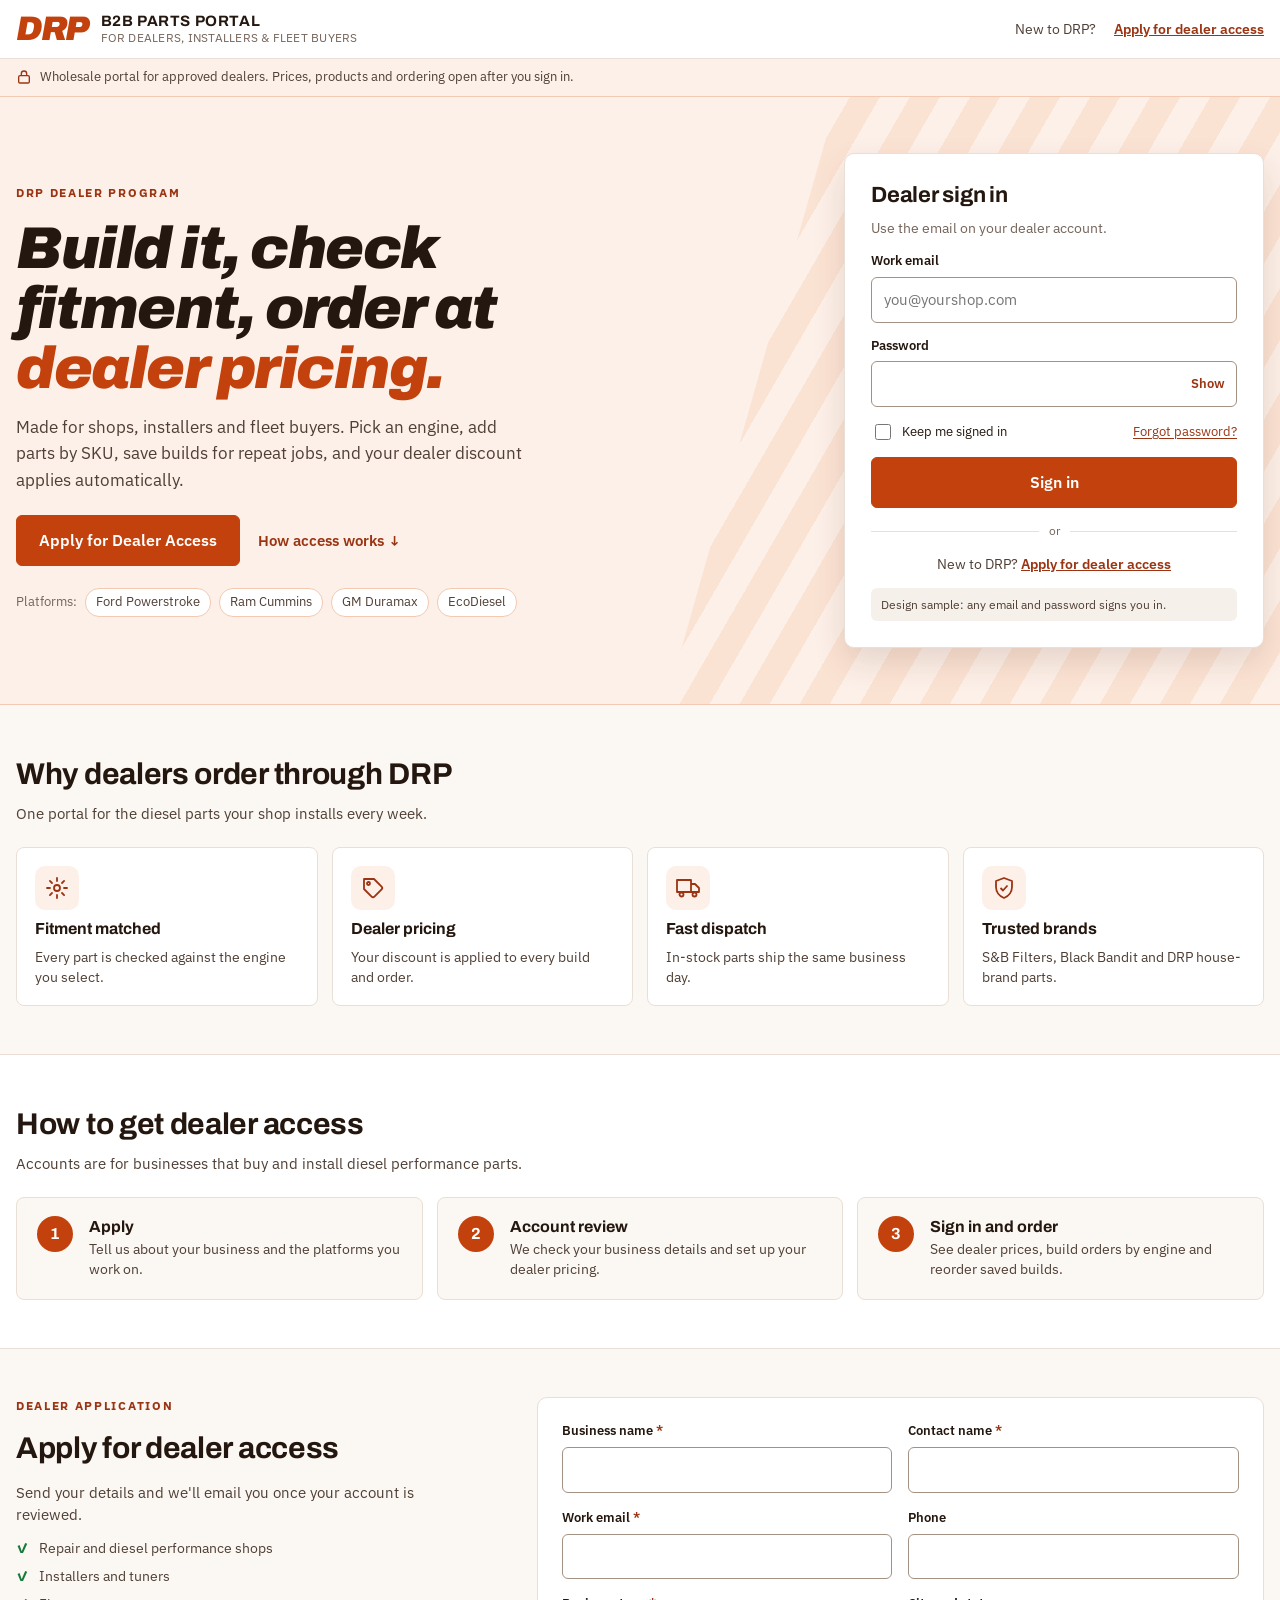
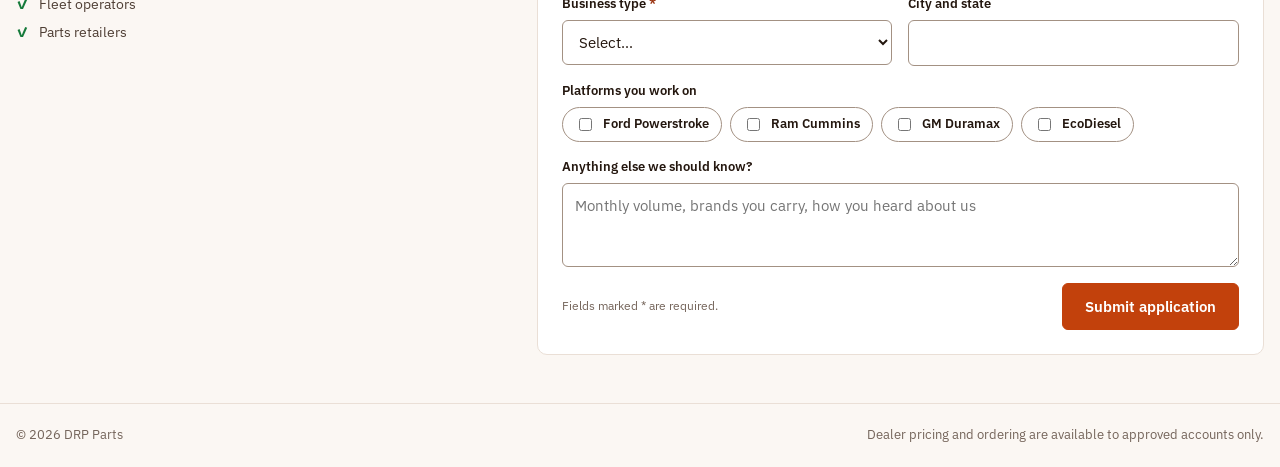
==== index.html @ f84c58f1 "Remove Tuner Depot name from all pages - Relabel Tuner Depot brand products as DRP - Update the trus" ====
<!doctype html>
<html lang="en" data-page="portal">
<head>
<meta charset="utf-8">
<meta name="viewport" content="width=device-width,initial-scale=1">
<title>DRP B2B Parts Portal</title>
<script src="drp.js"></script>
<link rel="preconnect" href="https://fonts.googleapis.com"><link rel="preconnect" href="https://fonts.gstatic.com" crossorigin>
<link rel="stylesheet" href="https://fonts.googleapis.com/css2?family=Archivo:ital,wght@0,600;0,700;0,800;1,800;1,900&family=IBM+Plex+Mono:wght@500&family=IBM+Plex+Sans:wght@400;500;600;700&display=swap">
<link rel="stylesheet" href="drp.css">
<style>
/* Layout: 4-column B2B build workspace — engine | product type | results | build. Stacks on narrow screens.
   Colours come from the tokens in drp.css. */
.ws{display:grid;grid-template-columns:240px 240px minmax(0,1fr) 340px;gap:14px;padding-block:16px}
.panel{background:var(--card);border:1px solid var(--line);border-radius:8px;padding:14px;align-self:start}
.step{display:flex;gap:10px;align-items:flex-start;margin-bottom:12px}
.step em{font-style:normal;background:var(--brand-tint);color:var(--brand-dk);border:1px solid var(--brand-line);border-radius:50%;width:26px;height:26px;flex:none;display:grid;place-items:center;font-weight:700;font-size:13px}
.step h2{margin:0;font-size:16px}
.step p{margin:2px 0 0;color:var(--muted);font-size:12px}
.make{border-top:1px solid var(--line)}
.make>button{width:100%;display:flex;justify-content:space-between;align-items:center;background:none;border:0;padding:12px 4px;font-weight:700;font-size:15px;text-align:left}
.make.open>button{color:var(--brand-dk)}
.make ul{list-style:none;margin:0 0 8px;padding:0}
.make li button{width:100%;text-align:left;background:none;border:0;padding:7px 10px;border-radius:4px;color:var(--ink-2)}
.make li button:hover{background:var(--sunk)}
.make li button[aria-pressed=true]{background:var(--brand-tint);color:var(--brand-dk);font-weight:600;box-shadow:inset 3px 0 0 var(--brand)}
.make li small{color:var(--muted);float:right}
.chev{transition:transform .15s}
.make.open .chev{transform:rotate(90deg)}

.types label{display:flex;align-items:center;gap:10px;padding:7px 6px;border-radius:4px;cursor:pointer}
.types label:hover{background:var(--sunk)}
.types label span{flex:1}
.types label small{color:var(--muted);font-variant-numeric:tabular-nums}
.types input{width:16px;height:16px;accent-color:var(--brand)}
.tsearch{width:100%;margin-bottom:8px}

.reshead{display:flex;flex-wrap:wrap;gap:8px;align-items:center;margin-bottom:10px}
.reshead .crumb{flex-basis:100%;color:var(--muted);font-size:12px;margin-top:-6px;padding-left:36px}
.reshead .grow{flex:1}
.count{color:var(--ink-2);font-variant-numeric:tabular-nums}
.chips{display:flex;gap:6px;flex-wrap:wrap;margin:-4px 0 10px 36px}
.chip{background:var(--brand-tint);color:var(--brand-dk);border:1px solid var(--brand-line);border-radius:12px;padding:3px 10px;font-size:12px}
.chip:hover{background:var(--brand-tint-2)}

.prod{display:grid;grid-template-columns:150px minmax(0,1fr) 170px;gap:14px;border:1px solid var(--line);border-radius:8px;padding:12px;margin-bottom:10px;background:var(--card);position:relative}
.prod:hover{border-color:var(--brand-line)}
.prod.hl{border-color:var(--brand-line);background:linear-gradient(90deg,var(--brand-tint),var(--card) 40%)}
.prod .badge{position:absolute;top:10px;left:10px;z-index:1}
.thumb{width:150px;height:150px;background:var(--sunk);border-radius:6px;display:grid;place-items:center;overflow:hidden}
.thumb img{width:100%;height:100%;object-fit:contain}
.prod h3{margin:0 0 4px;font-size:15px;line-height:1.3}
.prod h3 a{color:inherit;text-decoration:none}
.prod h3 a:hover{color:var(--brand-dk);text-decoration:underline}
.meta{color:var(--muted);font-size:12px;margin-bottom:6px}
.meta b{color:var(--ink-2);font-weight:600}
.stock{font-size:12px;font-weight:600;color:var(--ok)}
.stock.out{color:var(--warn)}
.feat{list-style:none;padding:0;margin:4px 0 0;font-size:12px;color:var(--ink-2)}
.feat li{padding-left:18px;position:relative;margin:2px 0}
.feat li::before{content:"✓";position:absolute;left:0;color:var(--ok);font-weight:700}
.fit{font-size:12px;margin-top:4px;color:var(--ok)} .fit.no{color:var(--muted)}
.buy{display:flex;flex-direction:column;align-items:flex-end;gap:8px;text-align:right}
.price{font-size:20px;font-weight:700;font-variant-numeric:tabular-nums;font-family:var(--f-display)}
.price small{display:block;font:400 11px var(--f);color:var(--muted)}
.price s{font:400 12px var(--f);color:var(--muted)}
.buy .acts{display:flex;gap:6px;flex-wrap:wrap;justify-content:flex-end;margin-top:auto}
.empty{padding:40px 10px;text-align:center;color:var(--muted)}

/* Build */
.build{position:sticky;top:10px}
.build header{display:flex;justify-content:space-between;align-items:center;margin-bottom:8px}
.build header h2{margin:0;font-size:17px}
.qadd{padding:10px 12px 6px;margin-bottom:4px;background:var(--brand-tint);border:1px solid var(--brand-line);border-radius:6px}
.qadd h3{margin:0 0 6px;font-size:13px}
.qadd .msg{margin-top:2px}
.bi{display:grid;grid-template-columns:64px minmax(0,1fr) auto;gap:10px;padding:10px 0;border-bottom:1px solid var(--line)}
.bi img{width:64px;height:64px;object-fit:contain;background:var(--sunk);border-radius:4px}
.bi h4{margin:0;font:600 13px/1.25 var(--f)}
.bi .sku{font-size:11px;color:var(--muted);margin:2px 0 6px}
.bi .r{display:flex;flex-direction:column;align-items:flex-end;justify-content:space-between}
.bi .x{background:none;border:0;color:var(--muted);font-size:16px;line-height:1;padding:0}
.bi .x:hover{color:var(--brand-dk)}
.bi .lt{font-weight:700;font-variant-numeric:tabular-nums}
.bi .qty button{width:26px;height:26px}
.bi .qty input{width:34px}
.tot{margin-top:10px;font-variant-numeric:tabular-nums}
.tot div{display:flex;justify-content:space-between;padding:3px 0}
.tot .disc{color:var(--ok)}
.tot .grand{font:700 20px var(--f-display);border-top:1px solid var(--line);margin-top:6px;padding-top:8px}
.bigbtn{width:100%;margin-top:12px;padding:13px;font-size:15px;letter-spacing:.04em;text-transform:uppercase}
.saverow{display:flex;gap:6px;margin-top:8px}
.saverow input{flex:1}
.reorder{margin-top:12px;padding-top:12px;border-top:1px solid var(--line)}
.reorder label{display:block;margin-bottom:6px;font-size:13px;font-weight:600}
.bempty{color:var(--muted);padding:18px 0;text-align:center;font-size:13px}

.dacts{display:flex;flex-wrap:wrap;gap:8px;margin-top:12px}
.dlg{display:grid;grid-template-columns:280px minmax(0,1fr);gap:18px;padding:18px}
.dlg img{width:100%;aspect-ratio:1;object-fit:contain;background:var(--sunk);border-radius:6px}
.dlg h3{margin:0 0 6px;padding-right:24px}
.dlg table{border-collapse:collapse;font-size:13px;width:100%;margin-top:8px}
.dlg td{border-bottom:1px solid var(--line);padding:5px 4px;vertical-align:top}
.dlg td:first-child{color:var(--muted);width:110px}
.dlgx{position:absolute;right:10px;top:8px;background:none;border:0;font-size:22px;color:var(--ink-2)}

/* Responsive */
@media (max-width:1500px){.ws{grid-template-columns:220px minmax(0,1fr) 320px}.ws .ptype{grid-column:1;grid-row:2}.ws .results{grid-row:1/3;grid-column:2}.ws .build{grid-row:1/3;grid-column:3}}
@media (max-width:1000px){.ws{grid-template-columns:minmax(0,1fr)}.ws>*{grid-column:auto!important;grid-row:auto!important}.build{position:static}}
@media (max-width:640px){.prod{grid-template-columns:96px minmax(0,1fr)}.thumb{width:96px;height:96px}.buy{grid-column:1/-1;flex-direction:row;flex-wrap:wrap;justify-content:space-between;align-items:center;text-align:left}.buy .acts{margin-top:0}.dlg{grid-template-columns:1fr}}
</style>
</head>
<body>

<header class="top">
  <div class="wrap">
    <a class="logo" href="index.html"><b>DRP</b><span><strong>B2B PARTS PORTAL</strong>FOR DEALERS, INSTALLERS &amp; FLEET BUYERS</span></a>
    <form class="search" id="topSearch" role="search">
      <input id="q" type="search" placeholder="Search by SKU, part number or keyword…" aria-label="Search parts">
      <button aria-label="Search"><svg width="18" height="18" viewBox="0 0 24 24" fill="none" stroke="currentColor" stroke-width="2.5" aria-hidden="true"><circle cx="11" cy="11" r="7"/><path d="m20 20-4-4"/></svg></button>
    </form>
    <div class="acct">
      <div class="who"><span class="avatar" id="avatar" aria-hidden="true">DD</span><span class="lbl"><b id="dealerName">Dealer</b><button type="button" class="linkbtn" id="signOut">Sign out</button></span></div>
      <button type="button" class="cartbtn" id="cartBtn"><svg width="24" height="24" viewBox="0 0 24 24" fill="none" stroke="currentColor" stroke-width="1.8" aria-hidden="true"><path d="M3 4h2l2.4 11h11l2-8H6.2"/><circle cx="9" cy="20" r="1.5"/><circle cx="18" cy="20" r="1.5"/></svg><i id="cartCount">0</i><span class="lbl" style="text-align:left;line-height:1.2"><b>Your Cart</b><br><small id="cartItems">0 item(s)</small></span></button>
    </div>
  </div>
</header>

<nav class="main" id="mainNav" aria-label="Main">
  <div class="wrap bar">
    <button type="button" class="ni veh" data-menu="vehicle" aria-haspopup="true" aria-expanded="false"><svg width="26" height="20" viewBox="0 0 26 20" fill="none" stroke="currentColor" stroke-width="1.8" stroke-linejoin="round" aria-hidden="true"><path d="M1.5 3.5h13v10h-13zM14.5 7h5l4 4v2.5h-9"/><circle cx="6" cy="15.5" r="2.2"/><circle cx="19" cy="15.5" r="2.2"/></svg>Shop by Vehicle<svg class="cv" viewBox="0 0 12 12" aria-hidden="true"><path d="m2.5 4.5 3.5 3.5 3.5-3.5" fill="none" stroke="currentColor" stroke-width="1.8"/></svg></button>
    <button type="button" class="ni" data-menu="Tuners" aria-haspopup="true" aria-expanded="false">Tuners<svg class="cv" viewBox="0 0 12 12" aria-hidden="true"><path d="m2.5 4.5 3.5 3.5 3.5-3.5" fill="none" stroke="currentColor" stroke-width="1.8"/></svg></button>
    <button type="button" class="ni" data-menu="Exhaust" aria-haspopup="true" aria-expanded="false">Exhaust<svg class="cv" viewBox="0 0 12 12" aria-hidden="true"><path d="m2.5 4.5 3.5 3.5 3.5-3.5" fill="none" stroke="currentColor" stroke-width="1.8"/></svg></button>
    <button type="button" class="ni" data-menu="Delete Kits" aria-haspopup="true" aria-expanded="false">Delete Kits<svg class="cv" viewBox="0 0 12 12" aria-hidden="true"><path d="m2.5 4.5 3.5 3.5 3.5-3.5" fill="none" stroke="currentColor" stroke-width="1.8"/></svg></button>
    <button type="button" class="ni" data-menu="Tuning" aria-haspopup="true" aria-expanded="false">Tuning<svg class="cv" viewBox="0 0 12 12" aria-hidden="true"><path d="m2.5 4.5 3.5 3.5 3.5-3.5" fill="none" stroke="currentColor" stroke-width="1.8"/></svg></button>
    <button type="button" class="ni" data-go="quick">Quick Order</button>
    <button type="button" class="ni" data-go="reorder">Reorders</button>
    <button type="button" class="ni acctnav" id="acctNav"><svg width="16" height="18" viewBox="0 0 24 24" fill="none" stroke="currentColor" stroke-width="2" aria-hidden="true"><circle cx="12" cy="8" r="4"/><path d="M4 21c1-4 4-6 8-6s7 2 8 6"/></svg>My Account</button>
    <button type="button" class="ni" data-menu="support" aria-haspopup="true" aria-expanded="false">Support<svg class="cv" viewBox="0 0 12 12" aria-hidden="true"><path d="m2.5 4.5 3.5 3.5 3.5-3.5" fill="none" stroke="currentColor" stroke-width="1.8"/></svg></button>
  </div>
  <div class="navpanel" id="navPanel" hidden></div>
</nav>

<main class="wrap ws">
  <aside class="panel engine">
    <div class="step"><em>1</em><div><h2>Select Make &amp; Engine</h2><p>Choose platform and engine generation to see compatible parts.</p></div></div>
    <div id="makes"></div>
  </aside>

  <aside class="panel ptype">
    <div class="step"><em>2</em><div><h2>Select Product Type</h2><p>Narrow by category.</p></div></div>
    <input class="in tsearch" id="tq" placeholder="Filter product types…" aria-label="Filter product types">
    <div class="types" id="types"></div>
  </aside>

  <section class="panel results">
    <div class="reshead">
      <div class="step" style="margin:0"><em>3</em><div><h2>Compatible Products</h2></div></div>
      <span class="grow"></span>
      <span class="count" id="count"></span>
      <label><span class="lbl" style="color:var(--muted)">Sort</span>
        <select class="in" id="sort">
          <option value="feat">Essentials first</option>
          <option value="pa">Price: low to high</option>
          <option value="pd">Price: high to low</option>
          <option value="name">Name A–Z</option>
        </select></label>
      <label style="display:flex;gap:6px;align-items:center;font-size:13px"><input type="checkbox" id="instock" style="accent-color:var(--brand)"> In stock only</label>
      <div class="crumb" id="crumb"></div>
    </div>
    <div class="chips" id="chips"></div>
    <div id="list"></div>
  </section>

  <aside class="panel build" id="buildPanel">
    <header><h2 id="bTitle">Your Build (0 Items)</h2><button class="linkbtn" id="clearBtn">Clear All</button></header>
    <div class="qadd">
      <h3>Quick Add by SKU</h3>
      <form class="row" id="qaForm">
        <input class="in" id="qaSku" list="skuList" placeholder="Enter SKU" style="flex:1" aria-label="SKU">
        <input class="in" id="qaQty" type="number" min="1" value="1" style="width:56px" aria-label="Quantity">
        <button class="btn">Add</button>
      </form>
      <datalist id="skuList"></datalist>
      <div class="msg" id="qaMsg"></div>
    </div>
    <div id="bItems"></div>
    <div class="tot">
      <div><span id="subLbl">Subtotal (0 items)</span><span id="sub">$0.00</span></div>
      <div class="disc"><span>Dealer Discount (<span id="discPct">5</span>%)</span><span id="disc">-$0.00</span></div>
      <div class="grand"><span>Estimated Total</span><span id="total">$0.00</span></div>
    </div>
    <button class="btn bigbtn" id="toCart">Add Build to Cart</button>
    <div class="saverow"><input class="in" id="buildName" placeholder="Name this build (e.g. Smith F-350)"><button class="btn lite" id="saveBtn">Save</button></div>
    <div class="reorder">
      <label for="prevSel">Reorder a saved build</label>
      <div class="row"><select class="in" id="prevSel" style="flex:1"><option value="">Select a previous build…</option></select><button class="btn ghost" id="loadBtn">Load</button></div>
      <div class="msg" id="prevMsg"></div>
    </div>
  </aside>
</main>

<dialog id="dlg"></dialog>
<div class="toast" id="toast" role="status"></div>

<script>
/* ---------- Catalog (titles, prices & images: Oct 2026 catalog) ---------- */
const CDN="https://cdn.shopify.com/s/files/1/0712/1131/9389/files/";
const ENGINES={
  ford:{name:"Ford Powerstroke",list:[["ps67-20","6.7L Powerstroke (2020-2026)"],["ps67-11","6.7L Powerstroke (2011-2019)"],["ps30","3.0L Powerstroke (2018-2020)"],["ps64","6.4L Powerstroke (2008-2010)"],["ps60","6.0L Powerstroke (2003-2007)"],["ps73","7.3L Powerstroke (1999-2003)"]]},
  ram:{name:"Ram Cummins",list:[["c67-13","6.7L Ram Cummins (2013-2025)"],["c67-10","6.7L Ram Cummins (2010-2012)"],["c67-07","6.7L Ram Cummins (2007.5-2009)"],["c50","5.0L Nissan Cummins (2016-2019)"]]},
  gm:{name:"GM Duramax",list:[["l5p","6.6L Duramax L5P (2017-2026)"],["lml","6.6L Duramax LML (2011-2016)"],["lmm","6.6L Duramax LMM (2007.5-2010)"],["lb7","6.6L LB7/LLY/LBZ (2001-2007)"],["lm2","3.0L Duramax LM2/LZ0 (2020-2025)"]]},
  eco:{name:"EcoDiesel",list:[["eco-ram","3.0L EcoDiesel RAM (2014-2023)"],["eco-jgc","Jeep Grand Cherokee (2014-2020)"],["eco-jw","Jeep Wrangler / Gladiator (2020-2023)"]]}
};
const ENG_NAME={};for(const m in ENGINES)for(const[id,n]of ENGINES[m].list)ENG_NAME[id]=n;

const P=[
 {sku:"INT-SB-FOR-20",t:"Powerstroke S&B Cold Air Intake | FORD 1999-2026",b:"S&B Filters",p:399,ty:"Cold Air Intake",e:["ps73","ps60","ps64","ps67-11","ps67-20"],img:"S_B-cold-air-intake-Powerstroke.png?v=1790370753",f:["Fully enclosed airbox, clear sealed lid","Cotton cleanable or dry extendable filter","MAF calibrated – no check engine light","Million Mile limited warranty"],best:1,note:"Ships from manufacturer in 1–2 weeks"},
 {sku:"AC-INTERCOOLER-FOR-11",t:"Ford 6.7L Powerstroke Upgraded Intercooler 50% Larger Core | 2011–2026",b:"DRP",p:1199.99,ty:"Intercooler",e:["ps67-11","ps67-20"],img:"AC-INTERCOOLER-FOR-11.png?v=1790268217",f:["All-aluminum bar-and-plate core","Core ~50% larger than factory","Lower intake-air temps and EGTs","Generation-specific 2011–16 / 2017–26"]},
 {sku:"ICP-FOR-11-CS",t:"6.7L Powerstroke Intercooler Charge Pipe Kit | Cold Side Upgrade | FORD 2011–2016",b:"Black Bandit",p:165,was:396,ty:"Intercooler Pipe",e:["ps67-11"],img:"black-bandit-egr-ford-powerstroke-6-7l-cold-side-intercooler-charge-pipe-kit-2011-2016-44135034978555_cd28f7a5-e676-46e8-a184-ff8a8d01b0bd.webp?v=1775076734",f:["Mandrel-bent aluminum tubing","4-ply silicone couplers","Heavy-duty spring clamps","Replaces crack-prone OEM plastic pipe"],best:1},
 {sku:"ICP-FOR-17-CS",t:"6.7L Powerstroke Cold Side Intercooler Charge Pipe Kit (2017-2019)",b:"Black Bandit",p:275,was:330,ty:"Intercooler Pipe",e:["ps67-11"],img:"[base64].webp?v=1775076727",f:["Quick-disconnect flange","Retains factory IAT sensor","Spring-loaded clamps","Direct OEM replacement"]},
 {sku:"ICP-FOR-11-CSK",t:"6.7L Powerstroke Cold Side Intercooler Pipe Kit | FORD 2011-2015",b:"Black Bandit",p:247.5,was:330,ty:"Intercooler Pipe",e:["ps67-11"],img:"black-bandit-egr-ford-powerstroke-6-7l-cold-side-intercooler-pipe-kit-2011-2015-ford-powerstroke-6-7l-cold-side-intercooler-pipe-kit-44135037042939_7ecadf79-c09b-4ba1-82fb-29aaa1bafc2c.webp?v=1775076666",f:["Mandrel-bent aluminum","4-ply silicone couplers","All hardware included"]},
 {sku:"INT-FOR-11-B",t:"6.7L Powerstroke Cold Air Intake Kit | FORD 2011-2016",b:"Black Bandit",p:99.99,ty:"Cold Air Intake",e:["ps67-11"],img:"black-bandit-cold-air-intake-ford-powerstroke-6-7l-cold-air-intake-kit-2011-2016-ford-powerstroke-6-7l-cold-air-intake-kit-2011-2016-1174017547_d6a10171-7098-4e56-a335-2a2913903af0.png?v=1775076484",f:["4\" aluminum piping, gloss black","Washable micro cotton filter","Bolt-on, all hardware included"]},
 {sku:"INT-FOR-17-B",t:"6.7L Powerstroke Cold Air Intake Kit | FORD 2017-2019",b:"Black Bandit",p:179.99,ty:"Cold Air Intake",e:["ps67-11"],img:"tuner-depot-cold-air-intake-ford-powerstroke-6-7l-cold-air-intake-kit-2017-2019-ford-powerstroke-6-7l-cold-air-intake-kit-2017-2019-1173833110_e526402b-69e4-4d5c-b940-346ad980d504.png?v=1775076490",f:["Powder-coated aluminum pipe","Washable micro cotton filter","No cutting required"]},
 {sku:"INT-FOR-08",t:"6.4L Powerstroke Cold Air Intake | Ford 2008-2010",b:"Black Bandit",p:121,was:198,ty:"Cold Air Intake",e:["ps64"],img:"black-bandit-cold-air-intake-ford-powerstroke-6-4l-cold-air-intake-2008-2010-44135004373243_6b037e9b-66e1-4be1-9c0c-478db6c4d596.webp?v=1775076736",f:["Mandrel-bent aluminum tube","Oversized reusable cotton filter","Bolt-on install"]},
 {sku:"ICP-FOR-08-CS",t:"6.4L Powerstroke Intercooler Charge Pipe Kit | Cold Side Upgrade | Ford 2008–2010",b:"Black Bandit",p:165,was:220,ty:"Intercooler Pipe",e:["ps64"],img:"6.4L_Powerstroke_cold_side_intercooler.webp?v=1789666931",f:["Mandrel-bent aluminum","4-ply silicone couplers","No tuning required"]},
 {sku:"ICP-FOR-08-HS",t:"6.4L Powerstroke Intercooler Charge Pipe Kit | Hot Side Upgrade | Ford 2008–2010",b:"Black Bandit",p:165,was:220,ty:"Intercooler Pipe",e:["ps64"],img:"[base64].webp?v=1775076732",f:["Turbo outlet to intercooler inlet","Pairs with cold-side kit","No tuning required"]},
 {sku:"INT-FOR-03",t:"6.0L Powerstroke Cold Air Intake | FORD 2003-2007",b:"Black Bandit",p:144.99,was:275,ty:"Cold Air Intake",e:["ps60"],img:"black-bandit-cold-air-intake-ford-powerstroke-6-0l-cold-air-intake-2003-2007-cold-air-intake-for-ford-powerstroke-6-0l-2003-2007-43847648575739_266e23d3-b411-44ac-a459-6916588b2e80.webp?v=1775076738",f:["Mandrel-bent aluminum tube","Oversized cotton filter","30–60 min install"],out:1},
 {sku:"75-5132",t:"S&B Cold Air Intake for 6.7L Cummins Ram 2500 & 3500 | 2007-2024",b:"S&B Filters",p:399,ty:"Cold Air Intake",e:["c67-07","c67-10","c67-13"],img:"Cummins-6.7.-S_B-Cold-Air-Intake_1.png?v=1790368026",f:["Up to 54.6% more airflow than stock","Swing gate on 2013–2024","Enclosed airbox","Not for Cab & Chassis"],best:1,note:"Ships from manufacturer in 1–2 weeks"},
 {sku:"INT-RAM-13",t:"6.7L Cummins Cold Air Intake | 2013-2018 Ram 2500/3500",b:"Black Bandit",p:275,ty:"Cold Air Intake",e:["c67-13"],img:"RAM_6.7_Cummins_cold_air_intake_kit.webp?v=1789670545",f:["Mandrel-bent aluminum tubing","Oversized cotton filter","Faster turbo spool"]},
 {sku:"INT-RAM-07-B",t:"Ram Cummins 6.7L - Cold Air Intake (2007-2012)",b:"Black Bandit",p:119.99,ty:"Cold Air Intake",e:["c67-07","c67-10"],img:"tuner-depot-cold-air-intake-ram-cummins-6-7l-cold-air-intake-2007-2012-ram-cummins-6-7l-cold-air-intake-2007-2012-1173833113_0d7f887e-3106-4e61-bb1b-bced0012b43b.png?v=1775076492",f:["Black powder-coated aluminum","Micro cotton washable filter","Direct fit, hardware included"]},
 {sku:"INT-SB-GM-20",t:"S&B Cold Air Intake 6.6L Duramax L5P, LML, LMM | 2007.5-2026 GMC Chevrolet",b:"S&B Filters",p:383.9,ty:"Cold Air Intake",e:["lmm","lml","l5p"],img:"Duramax-6.6.-S_B-Cold-Air-Intake.png?v=1790368955",f:["Up to 53% more airflow than stock","Enclosed airbox with seal","MAF calibrated","Not for Cab & Chassis"],best:1,note:"Ships from manufacturer in 1–2 weeks"},
 {sku:"INT-CKP-L5P-17",t:"6.6L Duramax L5P Intercooler Pipe & Boot Kit 3 Inch Piping | 2017-2019",b:"DRP",p:250,ty:"Intercooler Pipe",e:["l5p"],img:"INT-CKP-L5P-17.jpg?v=1789067363",f:["3\" piping, up to 55% less restrictive","Resonator-free hot side","T-bolt clamps, sensor bungs","2017–2019 only"]},
 {sku:"IP-TIH-GM-L5P",t:"GM Duramax L5P 6.6L - Turbo Intake Horn (2017-2025)",b:"DRP",p:99.99,ty:"Turbo Components",e:["l5p"],img:"tuner-depot-intake-horn-gm-duramax-l5p-6-6l-turbo-intake-horn-2017-2025-gm-duramax-l5p-6-6l-turbo-intake-horn-2017-2025-1156352747_a16b48b7-c51f-4040-afad-b6c8b645df0e.png?v=1775076501",f:["Replaces fragile plastic OEM inlet","Black powder-coated steel","Stock or aftermarket turbos"]},
 {sku:"INT-GM-LML-2",t:"6.6L Duramax LML Cold Air Intake | 2013-2016 GMC/Chevrolet",b:"Black Bandit",p:139.99,ty:"Cold Air Intake",e:["lml"],img:"tuner-depot-cold-air-intake-gm-duramax-6-6l-lml-cold-air-intake-2013-2016-gm-duramax-6-6l-lml-cold-air-intake-2013-2016-1156375593_28a77f3c-c7c0-49fc-9f1b-fd69967536cf.png?v=1775076499",f:["4\" aluminum piping","Wrinkle black finish","Washable micro cotton filter"]},
 {sku:"ICP-GM-LML",t:"GM Duramax LML - Intercooler Pipe & Boot Kit (2011-2016)",b:"Black Bandit",p:299.99,ty:"Intercooler Pipe",e:["lml"],img:"tuner-depot-intercooler-pipe-gm-duramax-lml-intercooler-pipe-boot-kit-2011-2016-gm-duramax-lml-intercooler-pipe-boot-kit-2011-2016-1173891083_04e4d7f5-8cd7-4686-a4ad-0a08e62aa798.png?v=1775076483",f:["Polished 3\" aluminum","Oil-resistant silicone boots","Complete hardware kit"]},
 {sku:"ICP-GM-LB7",t:"GM Duramax LB7 - Intercooler Pipe & Boot Kit (2002-2004)",b:"Black Bandit",p:299.99,ty:"Intercooler Pipe",e:["lb7"],img:"tuner-depot-intercooler-pipe-gm-duramax-lb7-intercooler-pipe-boot-kit-2002-2004-gm-duramax-lb7-intercooler-pipe-boot-kit-2002-2004-1173976244_77af16fd-bd2b-45ae-972d-3da4b56b8540.png?v=1775076481",f:["Polished 3\" aluminum","Multi-layer silicone couplers","Lower EGTs"]},
 {sku:"ICP-GM-01-HS",t:"GM Duramax 6.6L Hot Side Intercooler Charge Pipe Kit (2001-2010)",b:"Black Bandit",p:220,was:297,ty:"Intercooler Pipe",e:["lb7","lmm"],img:"black-bandit-egr-gm-duramax-6-6l-hot-side-intercooler-charge-pipe-kit-2001-2010-44135064895739_d79821ea-1fa6-4d7a-9edc-211c2e5e3b30.webp?v=1775076724",f:["Up to 40% more flow than factory","4-ply silicone couplers","Heavy-duty spring clamps"]}
];
const TYPES=["Cold Air Intake","Intercooler Pipe","Intercooler","Turbo Components","Fuel System","Transmission","Supporting Mods","Accessories","Tuners","Exhaust","Delete Kits","Tuning"];
const BYSKU=Object.fromEntries(P.map(x=>[x.sku.toUpperCase(),x]));
const img=(x,w)=>CDN+x.img+(x.img.includes("?")?"&":"?")+"width="+w;
const $=s=>document.querySelector(s);
const money=n=>"$"+n.toLocaleString("en-US",{minimumFractionDigits:2,maximumFractionDigits:2});
const esc=s=>String(s).replace(/[&<>"]/g,c=>({"&":"&amp;","<":"&lt;",">":"&gt;",'"':"&quot;"}[c]));

/* ---------- Storage (safe) ---------- */
const store={get(k,d){try{const v=localStorage.getItem("drp_"+k);return v?JSON.parse(v):d}catch(e){return d}},set(k,v){try{localStorage.setItem("drp_"+k,JSON.stringify(v))}catch(e){}}};

/* ---------- State ---------- */
const S={make:"ford",engine:"ps67-11",types:new Set(),q:"",sort:"feat",instock:false,qty:{},
  build:store.get("build",[{sku:"INT-SB-FOR-20",q:1},{sku:"ICP-FOR-11-CS",q:2},{sku:"AC-INTERCOOLER-FOR-11",q:1}]),
  cart:store.get("cart",[]),saved:store.get("saved",null),disc:5};
if(!S.saved){S.saved=[{name:"Example – Fleet F-350 refresh",items:[{sku:"INT-FOR-17-B",q:4},{sku:"ICP-FOR-17-CS",q:4}]},{name:"Example – L5P shop stock",items:[{sku:"IP-TIH-GM-L5P",q:6},{sku:"INT-CKP-L5P-17",q:2},{sku:"INT-SB-GM-20",q:2}]}];}

/* ---------- Render: makes ---------- */
function renderMakes(){
  $("#makes").innerHTML=Object.entries(ENGINES).map(([k,m])=>{
    const open=S.make===k;
    return `<div class="make${open?" open":""}"><button data-m="${k}" aria-expanded="${open}">${m.name}<span class="chev">›</span></button>${open?`<ul>
      <li><button data-e="" aria-pressed="${S.engine===""}">Shop all ${m.name}<small>${P.filter(p=>p.e.some(e=>m.list.some(l=>l[0]===e))).length}</small></button></li>
      ${m.list.map(([id,n])=>`<li><button data-e="${id}" aria-pressed="${S.engine===id}">${n}<small>${P.filter(p=>p.e.includes(id)).length}</small></button></li>`).join("")}</ul>`:""}</div>`}).join("");
}
$("#makes").addEventListener("click",e=>{
  const m=e.target.closest("[data-m]"),en=e.target.closest("[data-e]");
  if(m){S.make=S.make===m.dataset.m?"":m.dataset.m;S.engine="";}
  else if(en){S.engine=en.dataset.e;}
  else return;
  renderAll();
});

/* ---------- Filtering ---------- */
function engineMatch(p){
  if(S.engine)return p.e.includes(S.engine);
  if(S.make)return p.e.some(e=>ENGINES[S.make].list.some(l=>l[0]===e));
  return true;
}
function results(ignoreType){
  const q=S.q.trim().toLowerCase();
  let r=P.filter(p=>engineMatch(p)&&(!S.instock||!p.out)&&(!q||(p.t+" "+p.sku+" "+p.b+" "+p.ty).toLowerCase().includes(q)));
  if(!ignoreType&&S.types.size)r=r.filter(p=>S.types.has(p.ty));
  const s=S.sort;
  if(s==="pa")r.sort((a,b)=>a.p-b.p);else if(s==="pd")r.sort((a,b)=>b.p-a.p);else if(s==="name")r.sort((a,b)=>a.t.localeCompare(b.t));else r.sort((a,b)=>(b.best||0)-(a.best||0));
  return r;
}

/* ---------- Render: types ---------- */
function renderTypes(){
  const base=results(true),tq=$("#tq").value.trim().toLowerCase();
  const rows=[["",`All Product Types`,base.length],...TYPES.map(t=>[t,t,base.filter(p=>p.ty===t).length])].filter(r=>!tq||r[1].toLowerCase().includes(tq));
  $("#types").innerHTML=rows.map(([v,l,c])=>`<label><input type="checkbox" value="${esc(v)}" ${v===""?(S.types.size?"":"checked"):(S.types.has(v)?"checked":"")}><span>${esc(l)}</span><small>${c}</small></label>`).join("");
}
$("#types").addEventListener("change",e=>{
  const v=e.target.value;
  if(v==="")S.types.clear();else e.target.checked?S.types.add(v):S.types.delete(v);
  renderAll();
});
$("#tq").addEventListener("input",renderTypes);

/* ---------- Render: list ---------- */
function renderList(){
  const r=results(false);
  $("#count").textContent=r.length+" Results";
  const eng=S.engine?ENG_NAME[S.engine]:S.make?"All "+ENGINES[S.make].name:"All platforms";
  $("#crumb").textContent="Showing parts for "+eng+(S.types.size?"  ›  "+[...S.types].join(", "):"");
  const chips=[];
  if(S.q)chips.push(`<button class="chip" data-c="q">Search: “${esc(S.q)}” ✕</button>`);
  S.types.forEach(t=>chips.push(`<button class="chip" data-c="t" data-v="${esc(t)}">${esc(t)} ✕</button>`));
  if(S.instock)chips.push(`<button class="chip" data-c="s">In stock ✕</button>`);
  $("#chips").innerHTML=chips.join("");
  if(!r.length){$("#list").innerHTML=`<div class="empty">No parts match these filters.<br><button class="btn lite" style="margin-top:10px" id="resetF">Reset filters</button></div>`;return;}
  $("#list").innerHTML=r.map(p=>{
    const q=S.qty[p.sku]||1,fit=S.engine?`<div class="fit">✓ Fitment matched for ${esc(ENG_NAME[S.engine])}</div>`:`<div class="fit no">Fits: ${p.e.map(e=>esc(ENG_NAME[e])).join(" · ")}</div>`;
    return `<article class="prod${p.best?" hl":""}">
      ${p.best?'<span class="badge" title="Core part we recommend for most builds on this platform">Essential</span>':""}
      <a class="thumb" href="product.html" tabindex="-1"><img loading="lazy" src="${img(p,320)}" alt="${esc(p.t)}"></a>
      <div style="min-width:0">
        <h3><a href="product.html">${esc(p.t)}</a></h3>
        <div class="meta"><b>${esc(p.b)}</b> · ${esc(p.ty)} · SKU: ${esc(p.sku)}</div>
        <div class="stock${p.out?" out":""}">${p.out?"● Backordered":"● In Stock"}${p.note?` <span style="color:var(--muted);font-weight:400">– ${esc(p.note)}</span>`:""}</div>
        <ul class="feat">${p.f.map(x=>`<li>${esc(x)}</li>`).join("")}</ul>${fit}
      </div>
      <div class="buy">
        <div class="price">${p.was?`<s>${money(p.was)}</s> `:""}${money(p.p)}<small>Dealer Price</small></div>
        <div class="qty"><button data-a="dec" data-s="${p.sku}" aria-label="Less">−</button><input id="q-${p.sku}" data-s="${p.sku}" value="${q}" inputmode="numeric" aria-label="Quantity"><button data-a="inc" data-s="${p.sku}" aria-label="More">+</button></div>
        <div class="acts"><button class="btn lite" data-a="view" data-s="${p.sku}">View Details</button><button class="btn" data-a="add" data-s="${p.sku}">Add to Build</button></div>
      </div></article>`}).join("");
}
$("#chips").addEventListener("click",e=>{const c=e.target.closest(".chip");if(!c)return;
  if(c.dataset.c==="q"){S.q="";$("#q").value="";}else if(c.dataset.c==="t")S.types.delete(c.dataset.v);else{S.instock=false;$("#instock").checked=false;}renderAll();});
$("#list").addEventListener("click",e=>{
  if(e.target.id==="resetF"){S.types.clear();S.q="";$("#q").value="";S.instock=false;$("#instock").checked=false;S.engine="";renderAll();return;}
  const b=e.target.closest("[data-a]");if(!b)return;const s=b.dataset.s,a=b.dataset.a;
  if(a==="inc"||a==="dec"){S.qty[s]=Math.max(1,(S.qty[s]||1)+(a==="inc"?1:-1));document.getElementById("q-"+s).value=S.qty[s];}
  else if(a==="add"){addToBuild(s,S.qty[s]||1);}
  else if(a==="view")openDetail(s);
});
$("#list").addEventListener("change",e=>{if(e.target.dataset.s){S.qty[e.target.dataset.s]=Math.max(1,parseInt(e.target.value)||1);e.target.value=S.qty[e.target.dataset.s];}});

/* ---------- Detail dialog ---------- */
function openDetail(s){
  const p=BYSKU[s.toUpperCase()],d=$("#dlg");
  d.innerHTML=`<div style="position:relative"><button class="dlgx" aria-label="Close">×</button><div class="dlg">
    <img src="${img(p,700)}" alt="${esc(p.t)}">
    <div><h3>${esc(p.t)}</h3><div class="price" style="margin:6px 0">${money(p.p)} <small style="display:inline">Dealer Price</small></div>
    <ul class="feat">${p.f.map(x=>`<li>${esc(x)}</li>`).join("")}</ul>
    <table><tr><td>SKU</td><td>${esc(p.sku)}</td></tr><tr><td>Brand</td><td>${esc(p.b)}</td></tr><tr><td>Category</td><td>${esc(p.ty)}</td></tr><tr><td>Fitment</td><td>${p.e.map(e=>esc(ENG_NAME[e])).join("<br>")}</td></tr><tr><td>Availability</td><td>${p.out?"Backordered":"In stock"}${p.note?"<br>"+esc(p.note):""}</td></tr></table>
    <div class="dacts"><button class="btn" data-add="${p.sku}">Add to Build</button><a class="btn ghost" href="product.html">View Product Page →</a></div></div></div></div>`;
  d.showModal();
}
$("#dlg").addEventListener("click",e=>{if(e.target.classList.contains("dlgx")||e.target===e.currentTarget)$("#dlg").close();if(e.target.dataset.add){addToBuild(e.target.dataset.add,1);$("#dlg").close();}});

/* ---------- Build ---------- */
function addToBuild(sku,q){
  const p=BYSKU[String(sku).trim().toUpperCase()];if(!p)return false;
  const it=S.build.find(x=>x.sku===p.sku);if(it)it.q+=q;else S.build.push({sku:p.sku,q});
  renderBuild();toast(`Added ${q} × ${p.sku} to build`);return true;
}
function totals(items){const sub=items.reduce((s,i)=>s+BYSKU[i.sku.toUpperCase()].p*i.q,0),d=Math.round(sub*S.disc)/100;return{sub,d,tot:sub-d,n:items.reduce((s,i)=>s+i.q,0)};}
function renderBuild(){
  store.set("build",S.build);
  const t=totals(S.build);
  $("#bTitle").textContent=`Your Build (${S.build.length} Item${S.build.length===1?"":"s"})`;
  $("#bItems").innerHTML=S.build.length?S.build.map(i=>{const p=BYSKU[i.sku.toUpperCase()],fits=!S.engine||p.e.includes(S.engine);
    return `<div class="bi"><img src="${img(p,140)}" alt=""><div style="min-width:0"><h4>${esc(p.t)}</h4><div class="sku">SKU: ${esc(p.sku)}</div>
      <div class="qty"><button data-b="dec" data-s="${p.sku}" aria-label="Less">−</button><input data-bs="${p.sku}" value="${i.q}" inputmode="numeric" aria-label="Quantity"><button data-b="inc" data-s="${p.sku}" aria-label="More">+</button></div>
      <div class="fit${fits?"":" no"}" style="${fits?"":"color:var(--warn)"}">${fits?"✓ Fitment matched":"⚠ Not listed for selected engine"}</div></div>
      <div class="r"><button class="x" data-b="rm" data-s="${p.sku}" aria-label="Remove">×</button><span class="lt">${money(p.p*i.q)}</span></div></div>`}).join(""):`<div class="bempty">No parts yet. Add parts from the list or enter a SKU above.</div>`;
  $("#subLbl").textContent=`Subtotal (${t.n} item${t.n===1?"":"s"})`;
  $("#sub").textContent=money(t.sub);$("#disc").textContent="-"+money(t.d);$("#total").textContent=money(t.tot);$("#discPct").textContent=S.disc;
}
$("#bItems").addEventListener("click",e=>{const b=e.target.closest("[data-b]");if(!b)return;const i=S.build.find(x=>x.sku===b.dataset.s);
  if(b.dataset.b==="rm")S.build=S.build.filter(x=>x!==i);else if(b.dataset.b==="inc")i.q++;else i.q=Math.max(1,i.q-1);renderBuild();});
$("#bItems").addEventListener("change",e=>{const i=S.build.find(x=>x.sku===e.target.dataset.bs);if(i){i.q=Math.max(1,parseInt(e.target.value)||1);renderBuild();}});
$("#clearBtn").onclick=()=>{S.build=[];renderBuild();};
$("#toCart").onclick=()=>{
  if(!S.build.length){toast("Your build is empty");return;}
  for(const i of S.build){const c=S.cart.find(x=>x.sku===i.sku);if(c)c.q+=i.q;else S.cart.push({...i});}
  store.set("cart",S.cart);renderCart();toast("Build added to cart");
};
function renderCart(){const n=S.cart.reduce((s,i)=>s+i.q,0);$("#cartCount").textContent=n;$("#cartItems").textContent=n+" item(s)";}
$("#cartBtn").onclick=()=>{const t=totals(S.cart),d=$("#dlg");
  d.innerHTML=`<div style="position:relative;padding:18px"><button class="dlgx" aria-label="Close">×</button><h3 style="margin:0 0 10px">Cart</h3>
  ${S.cart.length?S.cart.map(i=>{const p=BYSKU[i.sku.toUpperCase()];return `<div style="display:flex;justify-content:space-between;gap:10px;padding:6px 0;border-bottom:1px solid var(--line)"><span>${i.q} × ${esc(p.t)}<br><small style="color:var(--muted)">${esc(p.sku)}</small></span><b>${money(p.p*i.q)}</b></div>`}).join("")+
  `<div class="tot"><div><span>Subtotal</span><span>${money(t.sub)}</span></div><div class="disc"><span>Dealer Discount (${S.disc}%)</span><span>-${money(t.d)}</span></div><div class="grand"><span>Total</span><span>${money(t.tot)}</span></div></div>
  <div style="display:flex;gap:8px;margin-top:12px"><button class="btn lite" id="emptyCart">Empty cart</button><button class="btn" style="flex:1" id="checkout">Checkout (connect your backend)</button></div>`:"<p>Your cart is empty.</p>"}</div>`;
  d.showModal();
  const ec=$("#emptyCart");if(ec)ec.onclick=()=>{S.cart=[];store.set("cart",S.cart);renderCart();d.close();};
  const co=$("#checkout");if(co)co.onclick=()=>toast("Checkout is front-end only – wire this to your order API");
};

/* ---------- Quick add / reorder ---------- */
$("#skuList").innerHTML=P.map(p=>`<option value="${p.sku}">${esc(p.t)}</option>`).join("");
$("#qaForm").addEventListener("submit",e=>{e.preventDefault();const s=$("#qaSku").value,q=Math.max(1,parseInt($("#qaQty").value)||1),m=$("#qaMsg");
  if(addToBuild(s,q)){m.className="msg ok";m.textContent="Added.";$("#qaSku").value="";$("#qaQty").value=1;}else{m.className="msg err";m.textContent=`SKU “${s}” not found. Check the part number.`;}});
function renderSaved(){store.set("saved",S.saved);$("#prevSel").innerHTML='<option value="">Select a previous build…</option>'+S.saved.map((b,i)=>`<option value="${i}">${esc(b.name)} (${b.items.length} parts)</option>`).join("");}
$("#loadBtn").onclick=()=>{const v=$("#prevSel").value,m=$("#prevMsg");if(v===""){m.className="msg err";m.textContent="Choose a saved build first.";return;}
  S.build=S.saved[v].items.map(x=>({...x}));renderBuild();m.className="msg ok";m.textContent="Loaded “"+S.saved[v].name+"”.";};
$("#saveBtn").onclick=()=>{if(!S.build.length){toast("Add parts before saving");return;}const n=$("#buildName").value.trim()||"Build "+new Date().toLocaleDateString();
  S.saved.unshift({name:n,items:S.build.map(x=>({...x}))});renderSaved();$("#buildName").value="";toast("Saved “"+n+"”");};

/* ---------- Header / nav ---------- */
$("#topSearch").addEventListener("submit",e=>{e.preventDefault();S.q=$("#q").value;const p=BYSKU[S.q.trim().toUpperCase()];if(p){S.q="";$("#q").value="";openDetail(p.sku);}renderAll();});
$("#sort").onchange=e=>{S.sort=e.target.value;renderList();};
$("#instock").onchange=e=>{S.instock=e.target.checked;renderAll();};
/* ---------- Main nav: dropdown panel sits outside the scrolling bar so it never gets clipped ---------- */
const SUPPORT=[["Fitment help","Fitment help – connect to your support desk"],["Order status","Order status – connect to your order API"],["Returns & warranty","Returns & warranty – connect to your RMA form"],["Contact your rep","Contact your rep – connect to your sales team"]];
const nav=$("#mainNav"),panel=$("#navPanel");let openBtn=null;
const inMake=(p,k)=>p.e.some(e=>ENGINES[k].list.some(l=>l[0]===e));
const countFor=(k,ty)=>P.filter(p=>(!k||inMake(p,k))&&(!ty||p.ty===ty)).length;
function panelHTML(m){
  if(m==="vehicle")return `<div class="vgrid">${Object.entries(ENGINES).map(([k,mk])=>`<div><h4>${mk.name}</h4><ul>
    <li><button class="all" data-make="${k}" data-engine="">Shop all ${mk.name}<small>${countFor(k)}</small></button></li>
    ${mk.list.map(([id,n])=>`<li><button data-make="${k}" data-engine="${id}">${n}<small>${P.filter(p=>p.e.includes(id)).length}</small></button></li>`).join("")}</ul></div>`).join("")}</div>`;
  if(m==="support")return `<ul>${SUPPORT.map(([l],i)=>`<li><button data-support="${i}">${esc(l)}</button></li>`).join("")}</ul>`;
  return `<h4>${esc(m)} by platform</h4><ul><li><button class="all" data-type="${esc(m)}" data-make="">Shop all ${esc(m)}<small>${countFor("",m)}</small></button></li>
    ${Object.entries(ENGINES).map(([k,mk])=>`<li><button data-type="${esc(m)}" data-make="${k}">${mk.name}<small>${countFor(k,m)}</small></button></li>`).join("")}</ul>`;
}
function closeMenu(){if(!openBtn)return;openBtn.setAttribute("aria-expanded","false");openBtn=null;panel.hidden=true;}
function openMenu(b){
  closeMenu();openBtn=b;b.setAttribute("aria-expanded","true");
  panel.className="navpanel"+(b.dataset.menu==="vehicle"?" wide":"");panel.innerHTML=panelHTML(b.dataset.menu);panel.hidden=false;
  const nr=nav.getBoundingClientRect(),br=b.getBoundingClientRect();
  panel.style.left=Math.max(16,Math.min(br.left-nr.left,nr.width-panel.offsetWidth-16))+"px";
}
nav.addEventListener("click",e=>{
  const b=e.target.closest(".ni");
  if(b){
    if(b.dataset.menu){openBtn===b?closeMenu():openMenu(b);return;}
    closeMenu();
    if(b.dataset.go==="quick"){$("#buildPanel").scrollIntoView({behavior:"smooth",block:"start"});$("#qaSku").focus({preventScroll:true});}
    else if(b.dataset.go==="reorder"){$("#buildPanel").scrollIntoView({behavior:"smooth",block:"start"});$("#prevSel").focus({preventScroll:true});}
    else if(b.id==="acctNav")toast("My Account – connect to your account pages");
    return;
  }
  const t=e.target.closest(".navpanel button");if(!t)return;
  if(t.dataset.support!==undefined){toast(SUPPORT[+t.dataset.support][1]);closeMenu();return;}
  if(t.dataset.type){S.types=new Set([t.dataset.type]);S.make=t.dataset.make;S.engine="";}
  else{S.types.clear();S.make=t.dataset.make;S.engine=t.dataset.engine;}
  closeMenu();renderAll();$(".ws").scrollIntoView({behavior:"smooth"});
});
document.addEventListener("click",e=>{if(openBtn&&!nav.contains(e.target))closeMenu();});
document.addEventListener("keydown",e=>{if(e.key==="Escape"&&openBtn){const b=openBtn;closeMenu();b.focus();}});
$("#mainNav .bar").addEventListener("scroll",closeMenu);
addEventListener("resize",closeMenu);

let tt;function toast(m){const t=$("#toast");t.textContent=m;t.classList.add("on");clearTimeout(tt);tt=setTimeout(()=>t.classList.remove("on"),2200);}
function renderAll(){renderMakes();renderTypes();renderList();renderBuild();}
/* ---------- Deep links from other pages (product page menus, breadcrumbs) ---------- */
(()=>{const u=new URLSearchParams(location.search);if(![...u.keys()].length)return;
  const en=u.get("engine");if(en&&ENG_NAME[en]){S.engine=en;S.make=Object.keys(ENGINES).find(k=>ENGINES[k].list.some(l=>l[0]===en));}
  else if(u.has("make")){const m=u.get("make");S.make=ENGINES[m]?m:"";S.engine="";}
  if(u.get("type")&&TYPES.includes(u.get("type")))S.types=new Set([u.get("type")]);
  if(u.get("q")){S.q=u.get("q");$("#q").value=S.q;}
  addEventListener("load",()=>{const f=u.get("focus");
    if(f==="quick"||f==="reorder"){$("#buildPanel").scrollIntoView({block:"start"});$(f==="quick"?"#qaSku":"#prevSel").focus({preventScroll:true});}
    else if(u.get("cart"))$("#cartBtn").click();
    else document.querySelector(".ws").scrollIntoView({block:"start"});});
})();
renderAll();renderCart();renderSaved();
</script>
</body>
</html>
---- drp.css ----
/* DRP B2B Parts Portal — shared styles for login.html, index.html and product.html.
   Palette: warm pastel white surfaces with a deep, accessible orange. Every text pairing
   below meets WCAG AA (4.5:1); white on --brand is 5.2:1, --muted on --bg is 5.3:1. */
:root{
  /* Brand */
  --brand:#c2410c;        /* buttons, links, key accents */
  --brand-dk:#9a3412;     /* hover/pressed, orange text on tints */
  --brand-tint:#fdf0e8;   /* pastel orange surface: nav bar, selected rows */
  --brand-tint-2:#fbe3d4; /* hover on pastel surfaces */
  --brand-line:#f3c9b1;   /* borders on pastel surfaces */
  /* Neutrals (warm, biased toward the brand hue) */
  --ink:#24170f; --ink-2:#4f3f35; --muted:#74645a;
  --bg:#fbf7f3;           /* pastel white page */
  --card:#ffffff;
  --sunk:#f6f0eb;         /* image wells, quiet buttons */
  --sunk-2:#eee5de;       /* hover on quiet surfaces */
  --line:#eadfd6;         /* dividers and card edges */
  --field:#a39183;        /* form field borders (3:1 on white) */
  /* Status */
  --ok:#157a3a; --ok-tint:#e7f4eb; --warn:#9a5b00; --warn-tint:#fdf3e1;
  --shadow:0 14px 32px rgba(84,46,22,.14);
  /* Type */
  --f:"IBM Plex Sans",system-ui,-apple-system,"Segoe UI",Roboto,Helvetica,Arial,sans-serif;
  --f-display:"Archivo",var(--f);
  --f-mono:"IBM Plex Mono",ui-monospace,Menlo,Consolas,monospace;
  color-scheme:light;
}
*{box-sizing:border-box}
html,body{margin:0}
body{font:14px/1.45 var(--f);color:var(--ink);background:var(--bg)}
button,input,select,textarea{font:inherit;color:inherit}
button{cursor:pointer}
:focus-visible{outline:2px solid var(--brand);outline-offset:2px}
.wrap{max-width:1600px;margin:0 auto;padding-inline:16px}
h1,h2,h3,h4{font-family:var(--f-display);letter-spacing:-.01em}
img.noimg{visibility:hidden}

/* Header */
.top{background:var(--card);border-bottom:1px solid var(--line)}
.top .wrap{display:flex;align-items:center;gap:20px;padding-block:12px;flex-wrap:wrap}
.logo{display:flex;align-items:center;gap:12px;text-decoration:none;color:var(--ink)}
.logo b{font:italic 900 34px/1 var(--f-display);color:var(--brand);letter-spacing:-1.5px}
.logo span{font-size:12px;line-height:1.3;color:var(--muted);letter-spacing:.02em}
.logo span strong{display:block;font:700 15px/1.2 var(--f-display);color:var(--ink);letter-spacing:.04em}
.search{flex:1;display:flex;min-width:240px;max-width:640px}
.search input{flex:1;min-width:0;border:1px solid var(--field);border-right:0;border-radius:6px 0 0 6px;padding:10px 12px;background:var(--card)}
.search button{border:0;background:var(--brand);color:#fff;border-radius:0 6px 6px 0;padding:0 18px}
.search button:hover{background:var(--brand-dk)}
.acct{display:flex;gap:18px;align-items:center;margin-left:auto}
.acct>button{background:none;border:0;display:flex;gap:6px;align-items:center}
.who{display:flex;gap:10px;align-items:center}
.avatar{display:grid;place-items:center;width:34px;height:34px;border-radius:50%;background:var(--brand-tint);color:var(--brand-dk);font-weight:700;font-size:13px;border:1px solid var(--brand-line)}
.who .lbl{display:flex;flex-direction:column;line-height:1.2}
.who small{color:var(--muted);font-size:12px}
.who .linkbtn{font-size:12px;text-align:left}
.cartbtn{position:relative}
.cartbtn i{position:absolute;top:-6px;left:12px;background:var(--brand);color:#fff;font-style:normal;font-size:11px;border-radius:9px;min-width:18px;height:18px;display:grid;place-items:center;padding:0 4px}

/* Main nav: pastel orange bar; dropdown panel sits outside the scrolling bar so it never gets clipped */
nav.main{position:relative;z-index:20;background:var(--brand-tint);color:var(--ink);border-bottom:1px solid var(--brand-line)}
nav.main .bar{display:flex;gap:2px;align-items:center;min-height:58px;overflow-x:auto;scrollbar-width:none}
nav.main .bar::-webkit-scrollbar{display:none}
.ni{display:inline-flex;flex:none;align-items:center;gap:8px;height:42px;padding:0 14px;background:none;border:1.5px solid transparent;border-radius:6px;color:inherit;font-size:15px;font-weight:500;white-space:nowrap}
.ni:hover,.ni[aria-expanded=true]{background:var(--brand-tint-2);color:var(--brand-dk)}
.ni .cv{width:12px;height:12px;opacity:.7;transition:transform .15s}
.ni[aria-expanded=true] .cv{transform:rotate(180deg)}
.ni.veh{height:46px;padding:0 18px;margin-right:12px;background:var(--brand);color:#fff;font-weight:600}
.ni.veh:hover,.ni.veh[aria-expanded=true]{background:var(--brand-dk);color:#fff}
.ni.acctnav{margin-left:auto;border-color:var(--brand);color:var(--brand-dk);font-weight:600;background:var(--card)}
.ni.acctnav:hover{background:var(--brand-tint-2)}
.navpanel{position:absolute;top:100%;min-width:250px;max-width:calc(100vw - 32px);padding:14px;background:var(--card);color:var(--ink);border:1px solid var(--line);border-top:3px solid var(--brand);border-radius:0 0 8px 8px;box-shadow:var(--shadow)}
.navpanel.wide{width:min(1200px,calc(100vw - 32px))}
.navpanel h4{margin:0 0 6px;padding:0 8px;font:600 11px/1.4 var(--f);letter-spacing:.08em;text-transform:uppercase;color:var(--muted)}
.navpanel ul{list-style:none;margin:0;padding:0}
.navpanel li button{display:flex;justify-content:space-between;gap:16px;width:100%;padding:7px 8px;background:none;border:0;border-radius:4px;text-align:left;color:var(--ink-2)}
.navpanel li button:hover{background:var(--brand-tint);color:var(--brand-dk)}
.navpanel li small{color:var(--muted);font-variant-numeric:tabular-nums}
.navpanel .all{font-weight:600;color:var(--ink)}
.vgrid{display:grid;grid-template-columns:repeat(auto-fit,minmax(240px,1fr));gap:10px 24px}

/* Controls */
.row{display:flex;gap:8px;align-items:stretch}
.in{border:1px solid var(--field);border-radius:6px;padding:8px 10px;background:var(--card);min-width:0}
.btn{display:inline-flex;align-items:center;justify-content:center;gap:6px;background:var(--brand);color:#fff;border:1.5px solid var(--brand);border-radius:6px;padding:8px 14px;font-weight:600;white-space:nowrap;text-decoration:none}
.btn:hover{background:var(--brand-dk);border-color:var(--brand-dk)}
.btn.ghost{background:var(--card);color:var(--brand-dk);border-color:var(--brand)}
.btn.ghost:hover{background:var(--brand-tint)}
.btn.lite{background:var(--sunk);color:var(--ink);border-color:var(--sunk);font-weight:500}
.btn.lite:hover{background:var(--sunk-2);border-color:var(--sunk-2)}
.btn:disabled{opacity:.5;cursor:not-allowed}
.linkbtn{background:none;border:0;color:var(--brand-dk);text-decoration:underline;text-underline-offset:2px;padding:0}
.linkbtn:hover{color:var(--brand)}
.msg{font-size:12px;min-height:16px;margin-top:4px}
.msg.ok{color:var(--ok)} .msg.err{color:var(--brand-dk)}
.qty{display:inline-flex;border:1px solid var(--field);border-radius:6px;overflow:hidden;background:var(--card)}
.qty button{border:0;background:var(--card);width:30px;height:30px;font-size:16px}
.qty button:hover{background:var(--brand-tint)}
.qty input{width:40px;border:0;border-inline:1px solid var(--line);text-align:center;font-variant-numeric:tabular-nums}
.badge{background:var(--brand-tint);color:var(--brand-dk);border:1px solid var(--brand-line);font-size:11px;font-weight:700;letter-spacing:.03em;padding:3px 8px;border-radius:4px}
.sku{font-family:var(--f-mono)}

.toast{position:fixed;left:50%;bottom:20px;transform:translateX(-50%);background:var(--ink);color:#fff;padding:10px 16px;border-radius:6px;font-size:13px;opacity:0;pointer-events:none;transition:opacity .2s;z-index:50}
.toast.on{opacity:1}
dialog{border:0;border-radius:10px;padding:0;max-width:760px;width:calc(100% - 32px);background:var(--card);color:var(--ink)}
dialog::backdrop{background:rgba(36,23,15,.45)}

@media (max-width:1000px){.acct .lbl{display:none}}
@media (max-width:640px){.logo span{display:none}.ni.acctnav{margin-left:0}}
@media (prefers-reduced-motion:reduce){*{transition:none!important;scroll-behavior:auto!important}}
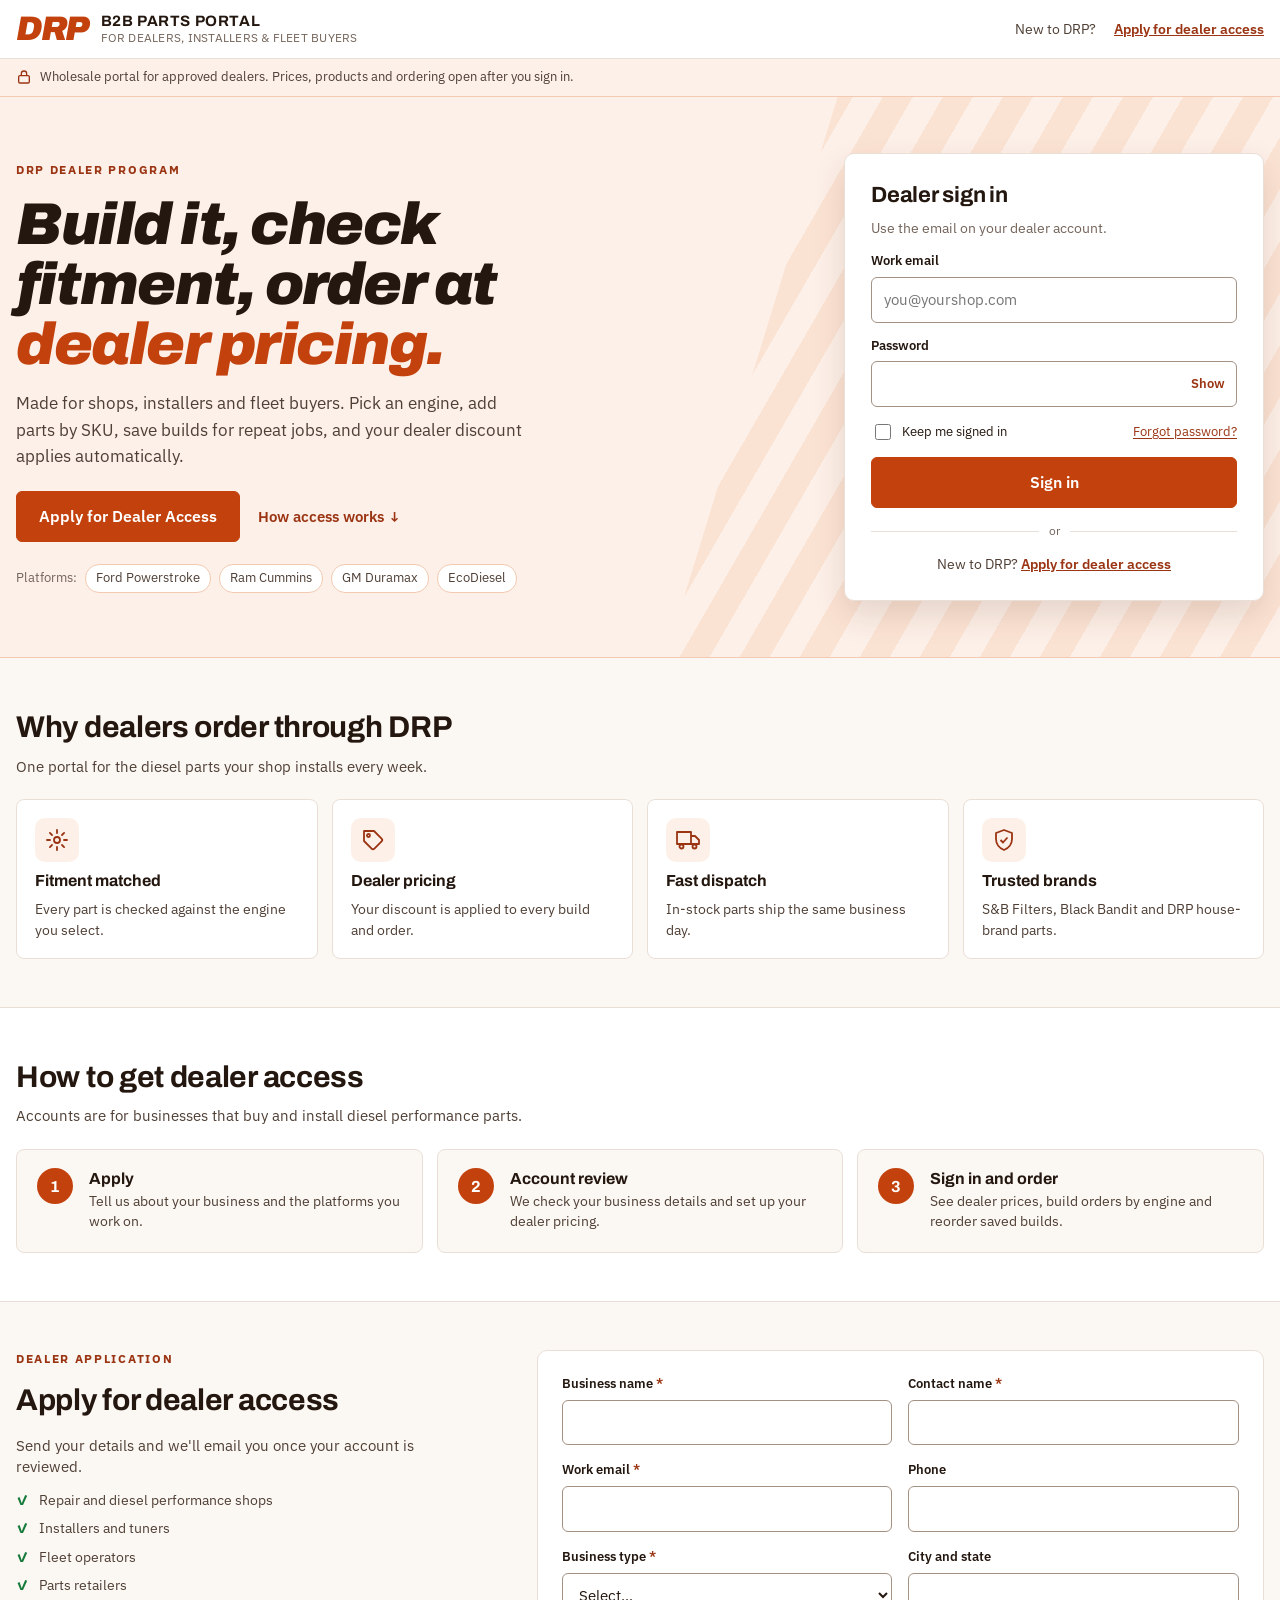
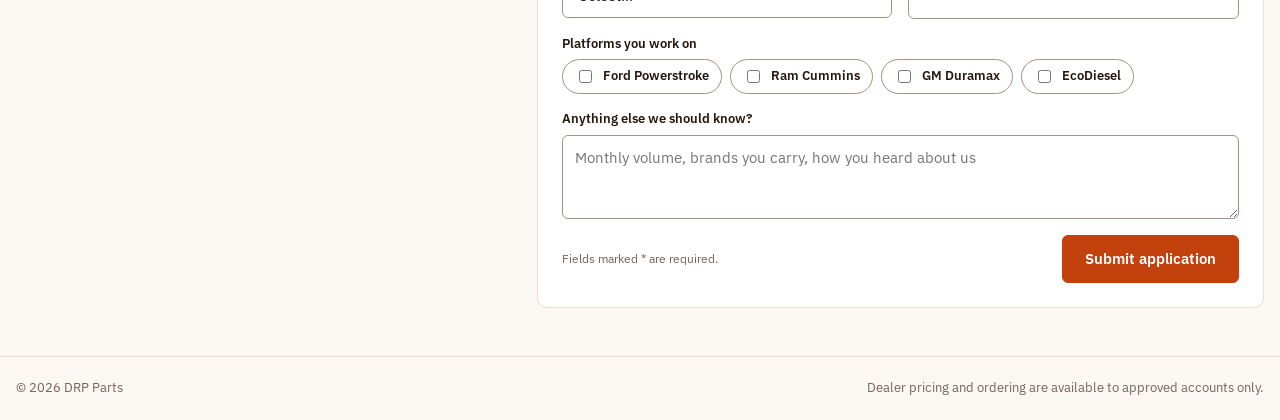
==== commit 34ab04fe: "Add Tuning sub-categories, list saved builds, pastel white nav - Tuning menu: Tuners, HP Tunes, EFI " ====
--- a/index.html
+++ b/index.html
@@ -41,11 +41,11 @@
 .count{color:var(--ink-2);font-variant-numeric:tabular-nums}
 .chips{display:flex;gap:6px;flex-wrap:wrap;margin:-4px 0 10px 36px}
 .chip{background:var(--brand-tint);color:var(--brand-dk);border:1px solid var(--brand-line);border-radius:12px;padding:3px 10px;font-size:12px}
-.chip:hover{background:var(--brand-tint-2)}
+.chip:hover{border-color:var(--brand)}
 
 .prod{display:grid;grid-template-columns:150px minmax(0,1fr) 170px;gap:14px;border:1px solid var(--line);border-radius:8px;padding:12px;margin-bottom:10px;background:var(--card);position:relative}
 .prod:hover{border-color:var(--brand-line)}
-.prod.hl{border-color:var(--brand-line);background:linear-gradient(90deg,var(--brand-tint),var(--card) 40%)}
+.prod.hl{border-color:var(--brand-line)}
 .prod .badge{position:absolute;top:10px;left:10px;z-index:1}
 .thumb{width:150px;height:150px;background:var(--sunk);border-radius:6px;display:grid;place-items:center;overflow:hidden}
 .thumb img{width:100%;height:100%;object-fit:contain}
@@ -71,7 +71,7 @@
 .build{position:sticky;top:10px}
 .build header{display:flex;justify-content:space-between;align-items:center;margin-bottom:8px}
 .build header h2{margin:0;font-size:17px}
-.qadd{padding:10px 12px 6px;margin-bottom:4px;background:var(--brand-tint);border:1px solid var(--brand-line);border-radius:6px}
+.qadd{padding:10px 12px 6px;margin-bottom:4px;background:var(--paper);border:1px solid var(--line);border-radius:6px}
 .qadd h3{margin:0 0 6px;font-size:13px}
 .qadd .msg{margin-top:2px}
 .bi{display:grid;grid-template-columns:64px minmax(0,1fr) auto;gap:10px;padding:10px 0;border-bottom:1px solid var(--line)}
@@ -92,7 +92,15 @@
 .saverow{display:flex;gap:6px;margin-top:8px}
 .saverow input{flex:1}
 .reorder{margin-top:12px;padding-top:12px;border-top:1px solid var(--line)}
-.reorder label{display:block;margin-bottom:6px;font-size:13px;font-weight:600}
+.reorder h3{margin:0 0 8px;font:600 13px var(--f)}
+.saved{list-style:none;margin:0;padding:0;display:grid;gap:6px;max-height:280px;overflow:auto}
+.saved li{display:grid;grid-template-columns:minmax(0,1fr) auto auto;gap:8px;align-items:center;padding:8px 10px;border:1px solid var(--line);border-radius:6px;background:var(--paper)}
+.saved b{display:block;font-size:13px;line-height:1.3;overflow-wrap:anywhere}
+.saved small{color:var(--muted);font-size:12px;font-variant-numeric:tabular-nums}
+.saved .btn{padding:5px 12px}
+.saved .x{background:none;border:0;color:var(--muted);font-size:17px;line-height:1;padding:0 2px}
+.saved .x:hover{color:var(--brand-dk)}
+.saved .none{display:block;border-style:dashed;background:none;color:var(--muted);font-size:13px}
 .bempty{color:var(--muted);padding:18px 0;text-align:center;font-size:13px}
 
 .dacts{display:flex;flex-wrap:wrap;gap:8px;margin-top:12px}
@@ -192,9 +200,9 @@
     </div>
     <button class="btn bigbtn" id="toCart">Add Build to Cart</button>
     <div class="saverow"><input class="in" id="buildName" placeholder="Name this build (e.g. Smith F-350)"><button class="btn lite" id="saveBtn">Save</button></div>
-    <div class="reorder">
-      <label for="prevSel">Reorder a saved build</label>
-      <div class="row"><select class="in" id="prevSel" style="flex:1"><option value="">Select a previous build…</option></select><button class="btn ghost" id="loadBtn">Load</button></div>
+    <div class="reorder" id="reorder">
+      <h3 id="savedLbl">Reorder a saved build</h3>
+      <ul class="saved" id="savedList" aria-labelledby="savedLbl" tabindex="-1"></ul>
       <div class="msg" id="prevMsg"></div>
     </div>
   </aside>
@@ -237,7 +245,9 @@
  {sku:"ICP-GM-LB7",t:"GM Duramax LB7 - Intercooler Pipe & Boot Kit (2002-2004)",b:"Black Bandit",p:299.99,ty:"Intercooler Pipe",e:["lb7"],img:"tuner-depot-intercooler-pipe-gm-duramax-lb7-intercooler-pipe-boot-kit-2002-2004-gm-duramax-lb7-intercooler-pipe-boot-kit-2002-2004-1173976244_77af16fd-bd2b-45ae-972d-3da4b56b8540.png?v=1775076481",f:["Polished 3\" aluminum","Multi-layer silicone couplers","Lower EGTs"]},
  {sku:"ICP-GM-01-HS",t:"GM Duramax 6.6L Hot Side Intercooler Charge Pipe Kit (2001-2010)",b:"Black Bandit",p:220,was:297,ty:"Intercooler Pipe",e:["lb7","lmm"],img:"black-bandit-egr-gm-duramax-6-6l-hot-side-intercooler-charge-pipe-kit-2001-2010-44135064895739_d79821ea-1fa6-4d7a-9edc-211c2e5e3b30.webp?v=1775076724",f:["Up to 40% more flow than factory","4-ply silicone couplers","Heavy-duty spring clamps"]}
 ];
-const TYPES=["Cold Air Intake","Intercooler Pipe","Intercooler","Turbo Components","Fuel System","Transmission","Supporting Mods","Accessories","Tuners","Exhaust","Delete Kits","Tuning"];
+const TYPES=["Cold Air Intake","Intercooler Pipe","Intercooler","Turbo Components","Fuel System","Transmission","Supporting Mods","Accessories","Exhaust","Delete Kits","Tuners","HP Tunes","EFI Live Tunes","EZ Lynk Tunes","TCM Tunes","Custom Tuning Packages"];
+const TUNING=["Tuners","HP Tunes","EFI Live Tunes","EZ Lynk Tunes","TCM Tunes","Custom Tuning Packages"];
+const typeSet=t=>new Set(t==="Tuning"?TUNING:[t]);
 const BYSKU=Object.fromEntries(P.map(x=>[x.sku.toUpperCase(),x]));
 const img=(x,w)=>CDN+x.img+(x.img.includes("?")?"&":"?")+"width="+w;
 const $=s=>document.querySelector(s);
@@ -393,11 +403,18 @@
 $("#skuList").innerHTML=P.map(p=>`<option value="${p.sku}">${esc(p.t)}</option>`).join("");
 $("#qaForm").addEventListener("submit",e=>{e.preventDefault();const s=$("#qaSku").value,q=Math.max(1,parseInt($("#qaQty").value)||1),m=$("#qaMsg");
   if(addToBuild(s,q)){m.className="msg ok";m.textContent="Added.";$("#qaSku").value="";$("#qaQty").value=1;}else{m.className="msg err";m.textContent=`SKU “${s}” not found. Check the part number.`;}});
-function renderSaved(){store.set("saved",S.saved);$("#prevSel").innerHTML='<option value="">Select a previous build…</option>'+S.saved.map((b,i)=>`<option value="${i}">${esc(b.name)} (${b.items.length} parts)</option>`).join("");}
-$("#loadBtn").onclick=()=>{const v=$("#prevSel").value,m=$("#prevMsg");if(v===""){m.className="msg err";m.textContent="Choose a saved build first.";return;}
-  S.build=S.saved[v].items.map(x=>({...x}));renderBuild();m.className="msg ok";m.textContent="Loaded “"+S.saved[v].name+"”.";};
+/* Saved builds: listed in full so a dealer can reorder in one click */
+function renderSaved(){
+  store.set("saved",S.saved);
+  $("#savedList").innerHTML=S.saved.length?S.saved.map((b,i)=>{const t=totals(b.items);
+    return `<li><div><b>${esc(b.name)}</b><small>${t.n} part${t.n===1?"":"s"} · ${money(t.sub)}${b.date?` · Saved ${esc(b.date)}`:""}</small></div><button class="btn ghost" data-load="${i}" aria-label="Load ${esc(b.name)} into your build">Load</button><button class="x" data-del="${i}" aria-label="Delete ${esc(b.name)}">×</button></li>`}).join("")
+    :`<li class="none">No saved builds yet. Name your build above and press Save to reorder it later.</li>`;
+}
+$("#savedList").addEventListener("click",e=>{const m=$("#prevMsg"),l=e.target.dataset.load,d=e.target.dataset.del;
+  if(l!==undefined){const b=S.saved[+l];S.build=b.items.map(x=>({...x}));renderBuild();m.className="msg ok";m.textContent=`Loaded “${b.name}” into your build.`;}
+  else if(d!==undefined){const b=S.saved.splice(+d,1)[0];renderSaved();m.className="msg ok";m.textContent=`Deleted “${b.name}”.`;}});
 $("#saveBtn").onclick=()=>{if(!S.build.length){toast("Add parts before saving");return;}const n=$("#buildName").value.trim()||"Build "+new Date().toLocaleDateString();
-  S.saved.unshift({name:n,items:S.build.map(x=>({...x}))});renderSaved();$("#buildName").value="";toast("Saved “"+n+"”");};
+  S.saved.unshift({name:n,items:S.build.map(x=>({...x})),date:new Date().toLocaleDateString("en-US",{month:"short",day:"numeric",year:"numeric"})});renderSaved();$("#buildName").value="";toast("Saved “"+n+"”");};
 
 /* ---------- Header / nav ---------- */
 $("#topSearch").addEventListener("submit",e=>{e.preventDefault();S.q=$("#q").value;const p=BYSKU[S.q.trim().toUpperCase()];if(p){S.q="";$("#q").value="";openDetail(p.sku);}renderAll();});
@@ -407,12 +424,15 @@
 const SUPPORT=[["Fitment help","Fitment help – connect to your support desk"],["Order status","Order status – connect to your order API"],["Returns & warranty","Returns & warranty – connect to your RMA form"],["Contact your rep","Contact your rep – connect to your sales team"]];
 const nav=$("#mainNav"),panel=$("#navPanel");let openBtn=null;
 const inMake=(p,k)=>p.e.some(e=>ENGINES[k].list.some(l=>l[0]===e));
-const countFor=(k,ty)=>P.filter(p=>(!k||inMake(p,k))&&(!ty||p.ty===ty)).length;
+const countFor=(k,ty)=>{const ts=ty&&typeSet(ty);return P.filter(p=>(!k||inMake(p,k))&&(!ts||ts.has(p.ty))).length;};
 function panelHTML(m){
   if(m==="vehicle")return `<div class="vgrid">${Object.entries(ENGINES).map(([k,mk])=>`<div><h4>${mk.name}</h4><ul>
     <li><button class="all" data-make="${k}" data-engine="">Shop all ${mk.name}<small>${countFor(k)}</small></button></li>
     ${mk.list.map(([id,n])=>`<li><button data-make="${k}" data-engine="${id}">${n}<small>${P.filter(p=>p.e.includes(id)).length}</small></button></li>`).join("")}</ul></div>`).join("")}</div>`;
   if(m==="support")return `<ul>${SUPPORT.map(([l],i)=>`<li><button data-support="${i}">${esc(l)}</button></li>`).join("")}</ul>`;
+  if(m==="Tuning")return `<div class="tgrid"><div><h4>Tuning categories</h4><ul><li><button class="all" data-type="Tuning" data-make="">Shop all Tuning<small>${countFor("","Tuning")}</small></button></li>
+    ${TUNING.map(t=>`<li><button data-type="${esc(t)}" data-make="">${esc(t)}<small>${countFor("",t)}</small></button></li>`).join("")}</ul></div>
+    <div><h4>Tuning by platform</h4><ul>${Object.entries(ENGINES).map(([k,mk])=>`<li><button data-type="Tuning" data-make="${k}">${mk.name}<small>${countFor(k,"Tuning")}</small></button></li>`).join("")}</ul></div></div>`;
   return `<h4>${esc(m)} by platform</h4><ul><li><button class="all" data-type="${esc(m)}" data-make="">Shop all ${esc(m)}<small>${countFor("",m)}</small></button></li>
     ${Object.entries(ENGINES).map(([k,mk])=>`<li><button data-type="${esc(m)}" data-make="${k}">${mk.name}<small>${countFor(k,m)}</small></button></li>`).join("")}</ul>`;
 }
@@ -429,13 +449,13 @@
     if(b.dataset.menu){openBtn===b?closeMenu():openMenu(b);return;}
     closeMenu();
     if(b.dataset.go==="quick"){$("#buildPanel").scrollIntoView({behavior:"smooth",block:"start"});$("#qaSku").focus({preventScroll:true});}
-    else if(b.dataset.go==="reorder"){$("#buildPanel").scrollIntoView({behavior:"smooth",block:"start"});$("#prevSel").focus({preventScroll:true});}
+    else if(b.dataset.go==="reorder"){$("#reorder").scrollIntoView({behavior:"smooth",block:"center"});$("#savedList").focus({preventScroll:true});}
     else if(b.id==="acctNav")toast("My Account – connect to your account pages");
     return;
   }
   const t=e.target.closest(".navpanel button");if(!t)return;
   if(t.dataset.support!==undefined){toast(SUPPORT[+t.dataset.support][1]);closeMenu();return;}
-  if(t.dataset.type){S.types=new Set([t.dataset.type]);S.make=t.dataset.make;S.engine="";}
+  if(t.dataset.type){S.types=typeSet(t.dataset.type);S.make=t.dataset.make;S.engine="";}
   else{S.types.clear();S.make=t.dataset.make;S.engine=t.dataset.engine;}
   closeMenu();renderAll();$(".ws").scrollIntoView({behavior:"smooth"});
 });
@@ -450,10 +470,10 @@
 (()=>{const u=new URLSearchParams(location.search);if(![...u.keys()].length)return;
   const en=u.get("engine");if(en&&ENG_NAME[en]){S.engine=en;S.make=Object.keys(ENGINES).find(k=>ENGINES[k].list.some(l=>l[0]===en));}
   else if(u.has("make")){const m=u.get("make");S.make=ENGINES[m]?m:"";S.engine="";}
-  if(u.get("type")&&TYPES.includes(u.get("type")))S.types=new Set([u.get("type")]);
+  const ty=u.get("type");if(ty&&(ty==="Tuning"||TYPES.includes(ty)))S.types=typeSet(ty);
   if(u.get("q")){S.q=u.get("q");$("#q").value=S.q;}
   addEventListener("load",()=>{const f=u.get("focus");
-    if(f==="quick"||f==="reorder"){$("#buildPanel").scrollIntoView({block:"start"});$(f==="quick"?"#qaSku":"#prevSel").focus({preventScroll:true});}
+    if(f==="quick"||f==="reorder"){$("#buildPanel").scrollIntoView({block:"start"});$(f==="quick"?"#qaSku":"#savedList").focus({preventScroll:true});}
     else if(u.get("cart"))$("#cartBtn").click();
     else document.querySelector(".ws").scrollIntoView({block:"start"});});
 })();
--- a/drp.css
+++ b/drp.css
@@ -6,7 +6,8 @@
   --brand:#c2410c;        /* buttons, links, key accents */
   --brand-dk:#9a3412;     /* hover/pressed, orange text on tints */
   --brand-tint:#fdf0e8;   /* pastel orange surface: nav bar, selected rows */
-  --brand-tint-2:#fbe3d4; /* hover on pastel surfaces */
+  --brand-tint-2:#fbe3d4; /* stronger pastel: sign-in page stripes only */
+  --paper:#fffbf8;        /* pastel white: nav bar and soft panels after sign-in */
   --brand-line:#f3c9b1;   /* borders on pastel surfaces */
   /* Neutrals (warm, biased toward the brand hue) */
   --ink:#24170f; --ink-2:#4f3f35; --muted:#74645a;
@@ -56,18 +57,18 @@
 .cartbtn{position:relative}
 .cartbtn i{position:absolute;top:-6px;left:12px;background:var(--brand);color:#fff;font-style:normal;font-size:11px;border-radius:9px;min-width:18px;height:18px;display:grid;place-items:center;padding:0 4px}
 
-/* Main nav: pastel orange bar; dropdown panel sits outside the scrolling bar so it never gets clipped */
-nav.main{position:relative;z-index:20;background:var(--brand-tint);color:var(--ink);border-bottom:1px solid var(--brand-line)}
+/* Main nav: pastel white bar; dropdown panel sits outside the scrolling bar so it never gets clipped */
+nav.main{position:relative;z-index:20;background:var(--paper);color:var(--ink);border-bottom:1px solid var(--line)}
 nav.main .bar{display:flex;gap:2px;align-items:center;min-height:58px;overflow-x:auto;scrollbar-width:none}
 nav.main .bar::-webkit-scrollbar{display:none}
 .ni{display:inline-flex;flex:none;align-items:center;gap:8px;height:42px;padding:0 14px;background:none;border:1.5px solid transparent;border-radius:6px;color:inherit;font-size:15px;font-weight:500;white-space:nowrap}
-.ni:hover,.ni[aria-expanded=true]{background:var(--brand-tint-2);color:var(--brand-dk)}
+.ni:hover,.ni[aria-expanded=true]{background:var(--sunk);color:var(--brand-dk)}
 .ni .cv{width:12px;height:12px;opacity:.7;transition:transform .15s}
 .ni[aria-expanded=true] .cv{transform:rotate(180deg)}
 .ni.veh{height:46px;padding:0 18px;margin-right:12px;background:var(--brand);color:#fff;font-weight:600}
 .ni.veh:hover,.ni.veh[aria-expanded=true]{background:var(--brand-dk);color:#fff}
 .ni.acctnav{margin-left:auto;border-color:var(--brand);color:var(--brand-dk);font-weight:600;background:var(--card)}
-.ni.acctnav:hover{background:var(--brand-tint-2)}
+.ni.acctnav:hover{background:var(--brand-tint)}
 .navpanel{position:absolute;top:100%;min-width:250px;max-width:calc(100vw - 32px);padding:14px;background:var(--card);color:var(--ink);border:1px solid var(--line);border-top:3px solid var(--brand);border-radius:0 0 8px 8px;box-shadow:var(--shadow)}
 .navpanel.wide{width:min(1200px,calc(100vw - 32px))}
 .navpanel h4{margin:0 0 6px;padding:0 8px;font:600 11px/1.4 var(--f);letter-spacing:.08em;text-transform:uppercase;color:var(--muted)}
@@ -76,6 +77,8 @@
 .navpanel li button:hover{background:var(--brand-tint);color:var(--brand-dk)}
 .navpanel li small{color:var(--muted);font-variant-numeric:tabular-nums}
 .navpanel .all{font-weight:600;color:var(--ink)}
+.tgrid{display:grid;grid-template-columns:repeat(2,minmax(220px,1fr));gap:10px 24px;width:min(560px,calc(100vw - 60px))}
+@media (max-width:640px){.tgrid{grid-template-columns:minmax(0,1fr)}}
 .vgrid{display:grid;grid-template-columns:repeat(auto-fit,minmax(240px,1fr));gap:10px 24px}
 
 /* Controls */
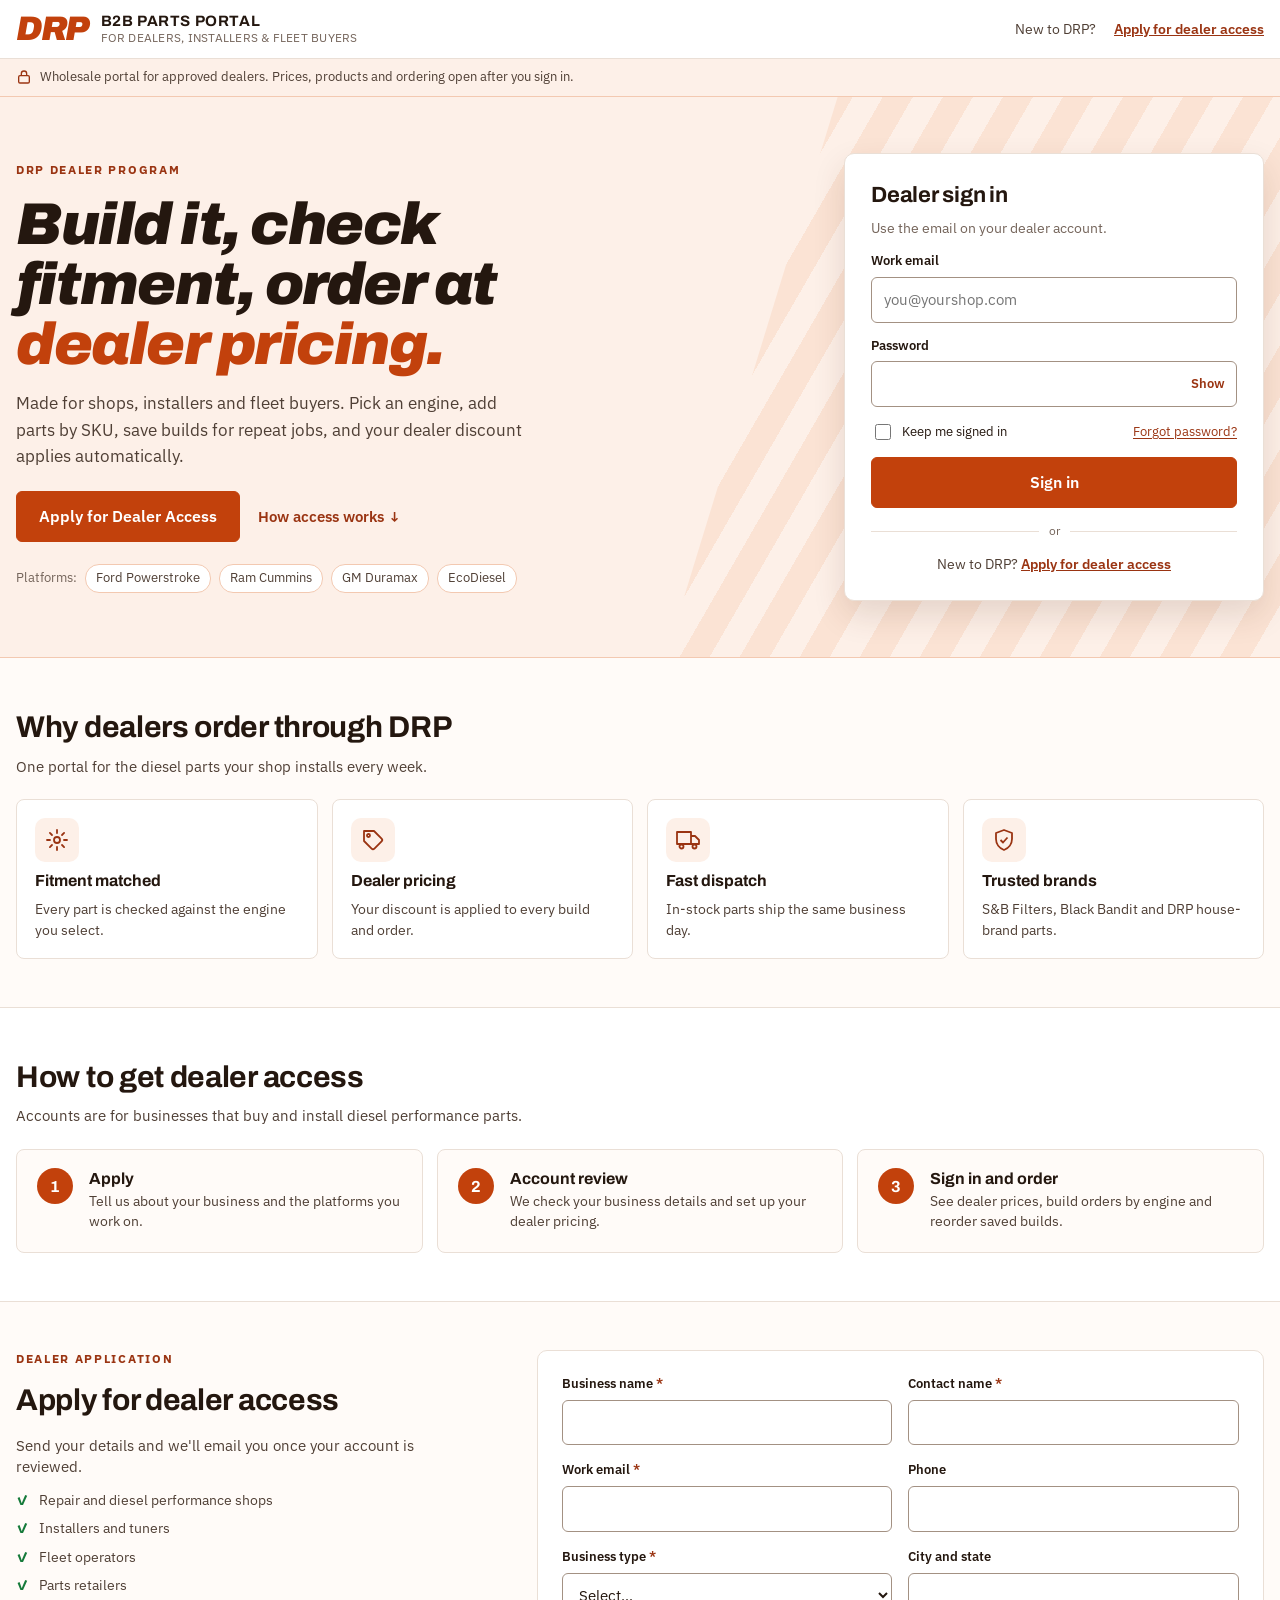
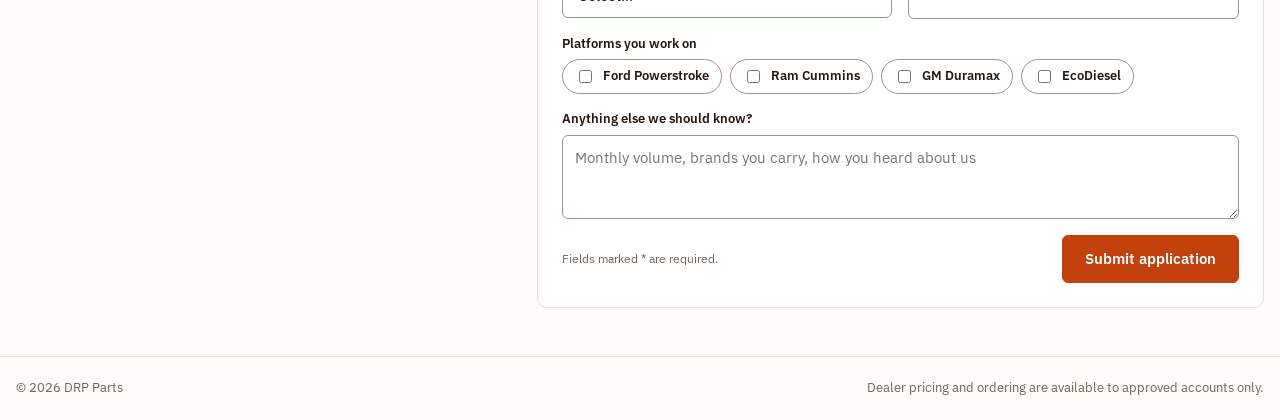
==== commit 63c72c98: "Add support phone number and Submit Vehicle Info - Header: dealer support phone number to the right " ====
--- a/index.html
+++ b/index.html
@@ -127,6 +127,7 @@
       <input id="q" type="search" placeholder="Search by SKU, part number or keyword…" aria-label="Search parts">
       <button aria-label="Search"><svg width="18" height="18" viewBox="0 0 24 24" fill="none" stroke="currentColor" stroke-width="2.5" aria-hidden="true"><circle cx="11" cy="11" r="7"/><path d="m20 20-4-4"/></svg></button>
     </form>
+    <a class="phone" href="tel:+18005550199" aria-label="Call dealer support at (800) 555-0199"><svg width="22" height="22" viewBox="0 0 24 24" fill="none" stroke="currentColor" stroke-width="1.8" stroke-linejoin="round" aria-hidden="true"><path d="M5 3h4l2 5-2.5 1.5a11 11 0 0 0 6 6L16 13l5 2v4a2 2 0 0 1-2 2A17 17 0 0 1 3 5a2 2 0 0 1 2-2"/></svg><span><small>Dealer support</small><b>(800) 555-0199</b></span></a>
     <div class="acct">
       <div class="who"><span class="avatar" id="avatar" aria-hidden="true">DD</span><span class="lbl"><b id="dealerName">Dealer</b><button type="button" class="linkbtn" id="signOut">Sign out</button></span></div>
       <button type="button" class="cartbtn" id="cartBtn"><svg width="24" height="24" viewBox="0 0 24 24" fill="none" stroke="currentColor" stroke-width="1.8" aria-hidden="true"><path d="M3 4h2l2.4 11h11l2-8H6.2"/><circle cx="9" cy="20" r="1.5"/><circle cx="18" cy="20" r="1.5"/></svg><i id="cartCount">0</i><span class="lbl" style="text-align:left;line-height:1.2"><b>Your Cart</b><br><small id="cartItems">0 item(s)</small></span></button>
@@ -143,7 +144,7 @@
     <button type="button" class="ni" data-menu="Tuning" aria-haspopup="true" aria-expanded="false">Tuning<svg class="cv" viewBox="0 0 12 12" aria-hidden="true"><path d="m2.5 4.5 3.5 3.5 3.5-3.5" fill="none" stroke="currentColor" stroke-width="1.8"/></svg></button>
     <button type="button" class="ni" data-go="quick">Quick Order</button>
     <button type="button" class="ni" data-go="reorder">Reorders</button>
-    <button type="button" class="ni acctnav" id="acctNav"><svg width="16" height="18" viewBox="0 0 24 24" fill="none" stroke="currentColor" stroke-width="2" aria-hidden="true"><circle cx="12" cy="8" r="4"/><path d="M4 21c1-4 4-6 8-6s7 2 8 6"/></svg>My Account</button>
+    <button type="button" class="ni acctnav" id="vehNav" aria-haspopup="dialog"><svg width="18" height="18" viewBox="0 0 24 24" fill="none" stroke="currentColor" stroke-width="1.9" stroke-linejoin="round" aria-hidden="true"><path d="M1.5 6h12v9h-12zM13.5 9h4.5l4 4v2h-8.5"/><circle cx="5.5" cy="17" r="2"/><circle cx="18" cy="17" r="2"/></svg>Submit Vehicle Info</button>
     <button type="button" class="ni" data-menu="support" aria-haspopup="true" aria-expanded="false">Support<svg class="cv" viewBox="0 0 12 12" aria-hidden="true"><path d="m2.5 4.5 3.5 3.5 3.5-3.5" fill="none" stroke="currentColor" stroke-width="1.8"/></svg></button>
   </div>
   <div class="navpanel" id="navPanel" hidden></div>
@@ -450,7 +451,7 @@
     closeMenu();
     if(b.dataset.go==="quick"){$("#buildPanel").scrollIntoView({behavior:"smooth",block:"start"});$("#qaSku").focus({preventScroll:true});}
     else if(b.dataset.go==="reorder"){$("#reorder").scrollIntoView({behavior:"smooth",block:"center"});$("#savedList").focus({preventScroll:true});}
-    else if(b.id==="acctNav")toast("My Account – connect to your account pages");
+    else if(b.id==="vehNav")DRP.openVehicleForm();
     return;
   }
   const t=e.target.closest(".navpanel button");if(!t)return;
--- a/drp.css
+++ b/drp.css
@@ -1,17 +1,16 @@
 /* DRP B2B Parts Portal — shared styles for login.html, index.html and product.html.
    Palette: warm pastel white surfaces with a deep, accessible orange. Every text pairing
-   below meets WCAG AA (4.5:1); white on --brand is 5.2:1, --muted on --bg is 5.3:1. */
+   below meets WCAG AA (4.5:1); white on --brand is 5.2:1, --muted on --paper is 5.6:1. */
 :root{
   /* Brand */
   --brand:#c2410c;        /* buttons, links, key accents */
   --brand-dk:#9a3412;     /* hover/pressed, orange text on tints */
   --brand-tint:#fdf0e8;   /* pastel orange surface: nav bar, selected rows */
   --brand-tint-2:#fbe3d4; /* stronger pastel: sign-in page stripes only */
-  --paper:#fffbf8;        /* pastel white: nav bar and soft panels after sign-in */
+  --paper:#fffbf8;        /* pastel white: page background, nav bar and soft panels */
   --brand-line:#f3c9b1;   /* borders on pastel surfaces */
   /* Neutrals (warm, biased toward the brand hue) */
   --ink:#24170f; --ink-2:#4f3f35; --muted:#74645a;
-  --bg:#fbf7f3;           /* pastel white page */
   --card:#ffffff;
   --sunk:#f6f0eb;         /* image wells, quiet buttons */
   --sunk-2:#eee5de;       /* hover on quiet surfaces */
@@ -28,7 +27,7 @@
 }
 *{box-sizing:border-box}
 html,body{margin:0}
-body{font:14px/1.45 var(--f);color:var(--ink);background:var(--bg)}
+body{font:14px/1.45 var(--f);color:var(--ink);background:var(--paper)}
 button,input,select,textarea{font:inherit;color:inherit}
 button{cursor:pointer}
 :focus-visible{outline:2px solid var(--brand);outline-offset:2px}
@@ -47,6 +46,12 @@
 .search input{flex:1;min-width:0;border:1px solid var(--field);border-right:0;border-radius:6px 0 0 6px;padding:10px 12px;background:var(--card)}
 .search button{border:0;background:var(--brand);color:#fff;border-radius:0 6px 6px 0;padding:0 18px}
 .search button:hover{background:var(--brand-dk)}
+.phone{display:flex;gap:8px;align-items:center;color:var(--ink);text-decoration:none;white-space:nowrap}
+.phone svg{flex:none;color:var(--brand)}
+.phone span{display:flex;flex-direction:column;line-height:1.2}
+.phone small{font-size:12px;color:var(--muted)}
+.phone b{font:700 15px var(--f-display);font-variant-numeric:tabular-nums}
+.phone:hover b{color:var(--brand-dk);text-decoration:underline}
 .acct{display:flex;gap:18px;align-items:center;margin-left:auto}
 .acct>button{background:none;border:0;display:flex;gap:6px;align-items:center}
 .who{display:flex;gap:10px;align-items:center}
@@ -107,6 +112,30 @@
 dialog{border:0;border-radius:10px;padding:0;max-width:760px;width:calc(100% - 32px);background:var(--card);color:var(--ink)}
 dialog::backdrop{background:rgba(36,23,15,.45)}
 
-@media (max-width:1000px){.acct .lbl{display:none}}
+/* Submit Vehicle Info dialog (built by drp.js) */
+.vehdlg{max-width:640px}
+.vform{display:flex;flex-direction:column;gap:14px;padding:22px}
+.vform header{display:flex;justify-content:space-between;align-items:center;gap:12px}
+.vform h2{margin:0;font-size:20px}
+.vx{background:none;border:0;font-size:24px;line-height:1;color:var(--ink-2);padding:0 4px}
+.vlead{margin:-6px 0 0;color:var(--ink-2)}
+.vgrid2{display:grid;grid-template-columns:repeat(2,minmax(0,1fr));gap:12px 14px}
+.vf{display:flex;flex-direction:column;gap:5px;min-width:0}
+.vf.full{grid-column:1/-1}
+.vf label{font-size:13px;font-weight:600}
+.vf small{font-size:12px;color:var(--muted)}
+.vf .in{padding:9px 10px}
+.vf textarea{resize:vertical}
+.req{color:var(--brand-dk)}
+.vform .msg:empty{display:none}
+.vform footer{display:flex;justify-content:flex-end;gap:8px;padding-top:4px;border-top:1px solid var(--line)}
+.vform footer .btn{padding:10px 18px;margin-top:10px}
+.vdone{display:flex;flex-direction:column;gap:10px;align-items:flex-start}
+.vdone .tick{display:grid;place-items:center;width:44px;height:44px;border-radius:50%;background:var(--ok-tint);color:var(--ok);font-size:22px;font-weight:700}
+.vdone p{margin:0;color:var(--ink-2);max-width:52ch}
+.vdone .vnote{font-size:13px;color:var(--muted)}
+
+@media (max-width:1000px){.cartbtn .lbl,.who .lbl b{display:none}}
+@media (max-width:640px){.phone small{display:none}.vgrid2{grid-template-columns:minmax(0,1fr)}.vform{padding:18px}}
 @media (max-width:640px){.logo span{display:none}.ni.acctnav{margin-left:0}}
 @media (prefers-reduced-motion:reduce){*{transition:none!important;scroll-behavior:auto!important}}
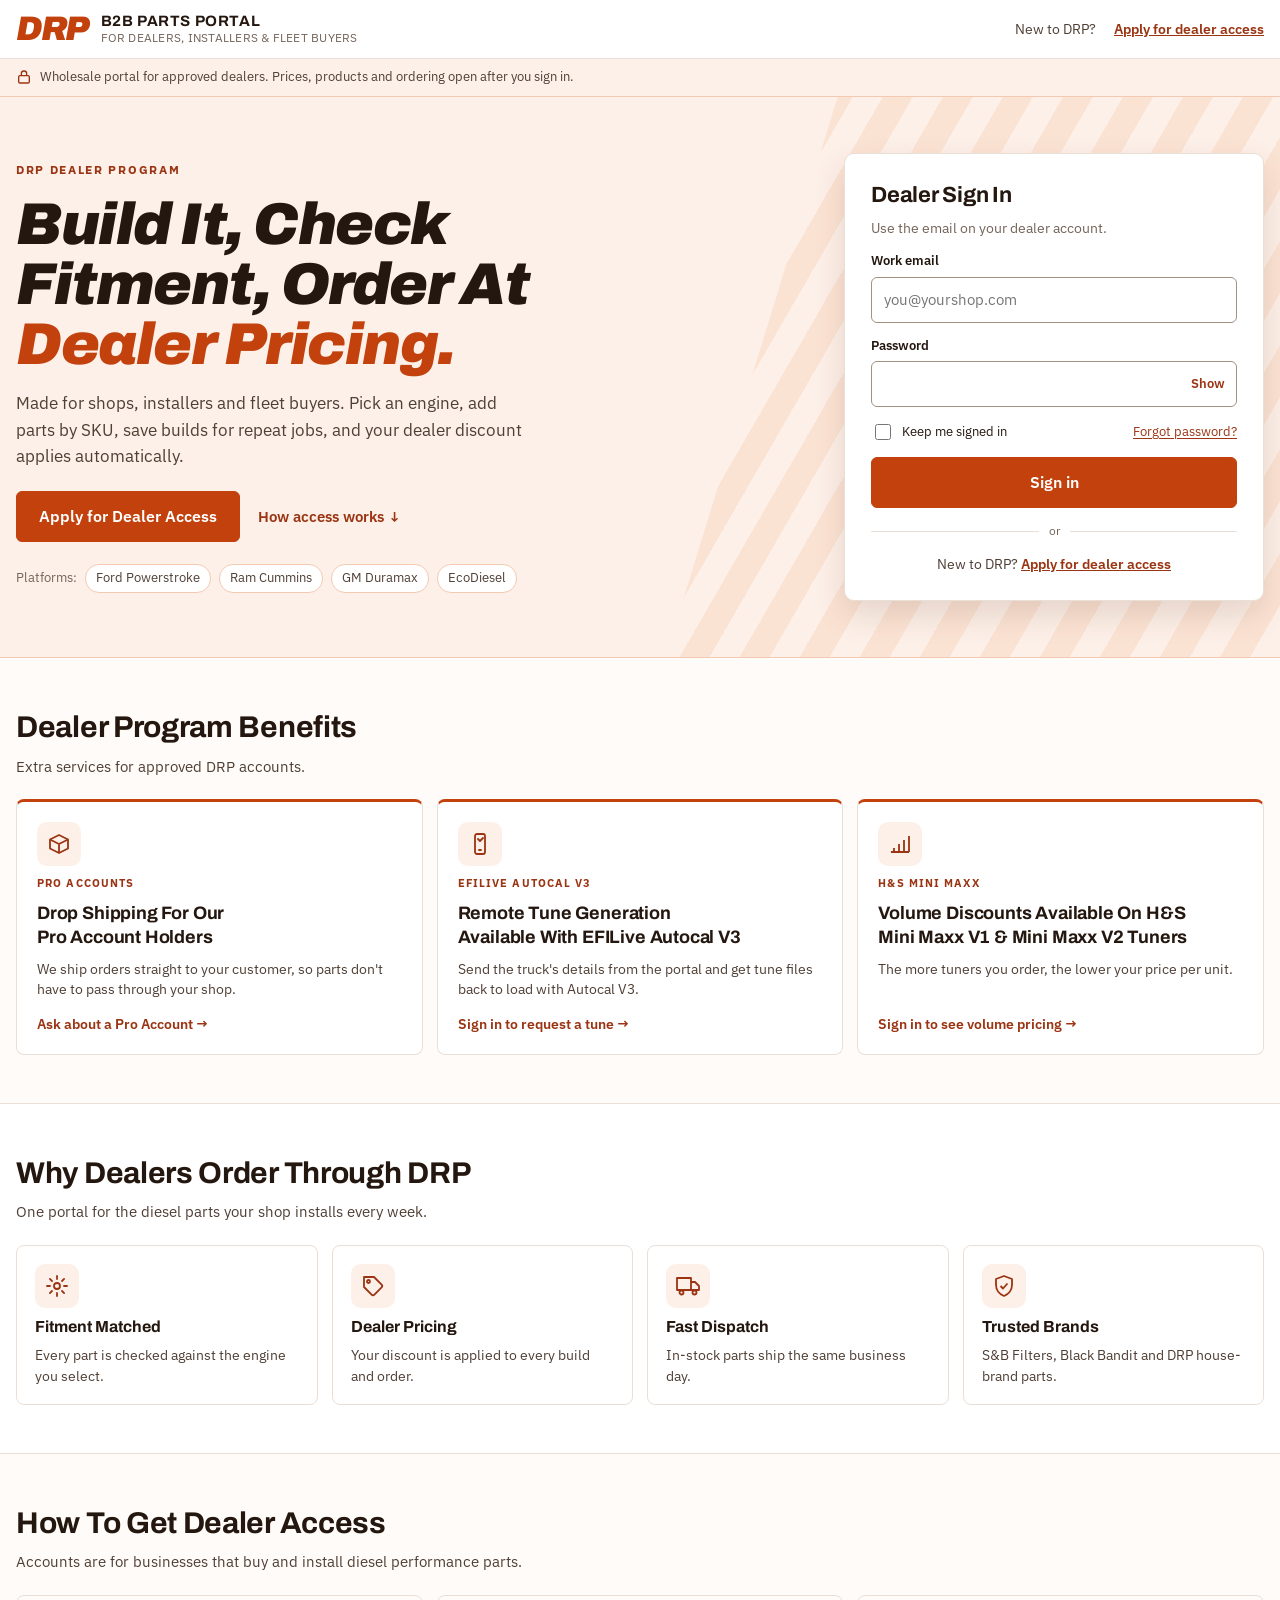
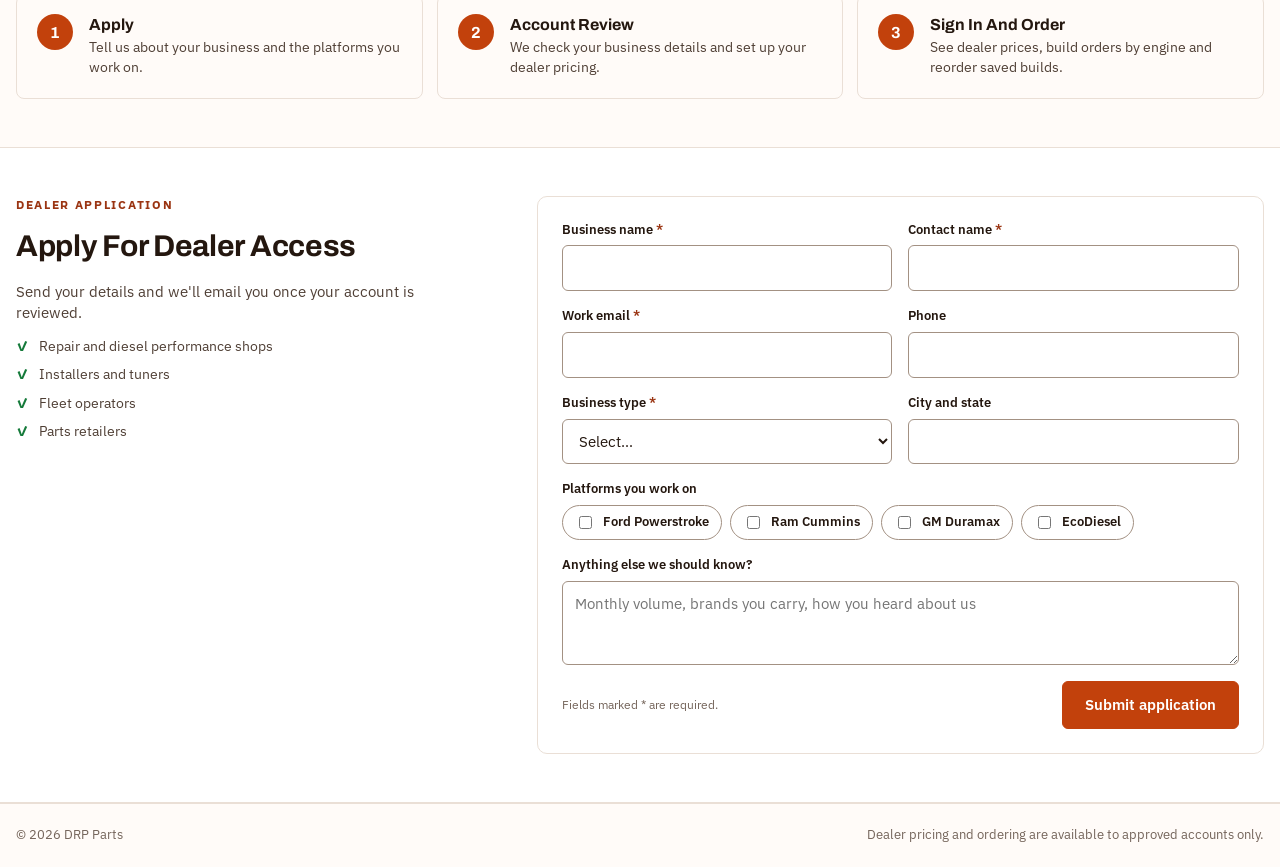
==== commit f890f933: "Capitalise every word in headings Section, card, dialog and menu headings across the sign-in page, p" ====
--- a/index.html
+++ b/index.html
@@ -6,7 +6,7 @@
 <title>DRP B2B Parts Portal</title>
 <script src="drp.js"></script>
 <link rel="preconnect" href="https://fonts.googleapis.com"><link rel="preconnect" href="https://fonts.gstatic.com" crossorigin>
-<link rel="stylesheet" href="https://fonts.googleapis.com/css2?family=Archivo:ital,wght@0,600;0,700;0,800;1,800;1,900&family=IBM+Plex+Mono:wght@500&family=IBM+Plex+Sans:wght@400;500;600;700&display=swap">
+<link rel="stylesheet" href="https://fonts.googleapis.com/css2?family=Archivo:ital,wght@0,700;1,900&family=IBM+Plex+Sans:wght@400;500;600;700&display=swap">
 <link rel="stylesheet" href="drp.css">
 <style>
 /* Layout: 4-column B2B build workspace — engine | product type | results | build. Stacks on narrow screens.
@@ -25,6 +25,7 @@
 .make li button:hover{background:var(--sunk)}
 .make li button[aria-pressed=true]{background:var(--brand-tint);color:var(--brand-dk);font-weight:600;box-shadow:inset 3px 0 0 var(--brand)}
 .make li small{color:var(--muted);float:right}
+.make li button.zero{color:var(--muted)}
 .chev{transition:transform .15s}
 .make.open .chev{transform:rotate(90deg)}
 
@@ -34,6 +35,8 @@
 .types label small{color:var(--muted);font-variant-numeric:tabular-nums}
 .types input{width:16px;height:16px;accent-color:var(--brand)}
 .tsearch{width:100%;margin-bottom:8px}
+.tmore{margin:10px 6px 2px;font-size:13px}
+.tgroup{margin:12px 6px 4px;font:600 11px/1.4 var(--f);letter-spacing:.08em;text-transform:uppercase;color:var(--muted)}
 
 .reshead{display:flex;flex-wrap:wrap;gap:8px;align-items:center;margin-bottom:10px}
 .reshead .crumb{flex-basis:100%;color:var(--muted);font-size:12px;margin-top:-6px;padding-left:36px}
@@ -64,6 +67,8 @@
 .price{font-size:20px;font-weight:700;font-variant-numeric:tabular-nums;font-family:var(--f-display)}
 .price small{display:block;font:400 11px var(--f);color:var(--muted)}
 .price s{font:400 12px var(--f);color:var(--muted)}
+.price .yours{display:block;margin-top:2px;font:600 12px var(--f);color:var(--ok)}
+.btn.done{background:var(--ok);border-color:var(--ok)}
 .buy .acts{display:flex;gap:6px;flex-wrap:wrap;justify-content:flex-end;margin-top:auto}
 .empty{padding:40px 10px;text-align:center;color:var(--muted)}
 
@@ -103,6 +108,16 @@
 .saved .none{display:block;border-style:dashed;background:none;color:var(--muted);font-size:13px}
 .bempty{color:var(--muted);padding:18px 0;text-align:center;font-size:13px}
 
+.mbuild{display:none}
+@media (max-width:1000px){
+  .mbuild{display:flex;position:fixed;left:0;right:0;bottom:0;z-index:30;gap:12px;align-items:center;justify-content:space-between;padding:12px 16px calc(12px + env(safe-area-inset-bottom,0px));border:0;border-top:1px solid var(--line);background:var(--card);box-shadow:0 -6px 18px rgba(84,46,22,.1);text-align:left;font-variant-numeric:tabular-nums}
+  .mbuild .t{margin-left:auto;font:700 17px var(--f-display)}
+  .mbuild .go{color:var(--brand-dk);font-weight:600}
+  .mbuild.off{display:none}
+  body{padding-bottom:64px}
+  .toast{bottom:76px}
+  .bi .x{padding:8px;margin:-8px}
+}
 .dacts{display:flex;flex-wrap:wrap;gap:8px;margin-top:12px}
 .dlg{display:grid;grid-template-columns:280px minmax(0,1fr);gap:18px;padding:18px}
 .dlg img{width:100%;aspect-ratio:1;object-fit:contain;background:var(--sunk);border-radius:6px}
@@ -124,7 +139,8 @@
   <div class="wrap">
     <a class="logo" href="index.html"><b>DRP</b><span><strong>B2B PARTS PORTAL</strong>FOR DEALERS, INSTALLERS &amp; FLEET BUYERS</span></a>
     <form class="search" id="topSearch" role="search">
-      <input id="q" type="search" placeholder="Search by SKU, part number or keyword…" aria-label="Search parts">
+      <input id="q" type="search" placeholder="Search SKU, part number or keyword   ( / )" aria-label="Search parts" role="combobox" aria-autocomplete="list" aria-expanded="false" aria-controls="sugg" autocomplete="off">
+      <div class="sugg" id="sugg" role="listbox" aria-label="Matching parts" hidden></div>
       <button aria-label="Search"><svg width="18" height="18" viewBox="0 0 24 24" fill="none" stroke="currentColor" stroke-width="2.5" aria-hidden="true"><circle cx="11" cy="11" r="7"/><path d="m20 20-4-4"/></svg></button>
     </form>
     <a class="phone" href="tel:+18005550199" aria-label="Call dealer support at (800) 555-0199"><svg width="22" height="22" viewBox="0 0 24 24" fill="none" stroke="currentColor" stroke-width="1.8" stroke-linejoin="round" aria-hidden="true"><path d="M5 3h4l2 5-2.5 1.5a11 11 0 0 0 6 6L16 13l5 2v4a2 2 0 0 1-2 2A17 17 0 0 1 3 5a2 2 0 0 1 2-2"/></svg><span><small>Dealer support</small><b>(800) 555-0199</b></span></a>
@@ -138,12 +154,10 @@
 <nav class="main" id="mainNav" aria-label="Main">
   <div class="wrap bar">
     <button type="button" class="ni veh" data-menu="vehicle" aria-haspopup="true" aria-expanded="false"><svg width="26" height="20" viewBox="0 0 26 20" fill="none" stroke="currentColor" stroke-width="1.8" stroke-linejoin="round" aria-hidden="true"><path d="M1.5 3.5h13v10h-13zM14.5 7h5l4 4v2.5h-9"/><circle cx="6" cy="15.5" r="2.2"/><circle cx="19" cy="15.5" r="2.2"/></svg>Shop by Vehicle<svg class="cv" viewBox="0 0 12 12" aria-hidden="true"><path d="m2.5 4.5 3.5 3.5 3.5-3.5" fill="none" stroke="currentColor" stroke-width="1.8"/></svg></button>
-    <button type="button" class="ni" data-menu="Tuners" aria-haspopup="true" aria-expanded="false">Tuners<svg class="cv" viewBox="0 0 12 12" aria-hidden="true"><path d="m2.5 4.5 3.5 3.5 3.5-3.5" fill="none" stroke="currentColor" stroke-width="1.8"/></svg></button>
-    <button type="button" class="ni" data-menu="Exhaust" aria-haspopup="true" aria-expanded="false">Exhaust<svg class="cv" viewBox="0 0 12 12" aria-hidden="true"><path d="m2.5 4.5 3.5 3.5 3.5-3.5" fill="none" stroke="currentColor" stroke-width="1.8"/></svg></button>
-    <button type="button" class="ni" data-menu="Delete Kits" aria-haspopup="true" aria-expanded="false">Delete Kits<svg class="cv" viewBox="0 0 12 12" aria-hidden="true"><path d="m2.5 4.5 3.5 3.5 3.5-3.5" fill="none" stroke="currentColor" stroke-width="1.8"/></svg></button>
-    <button type="button" class="ni" data-menu="Tuning" aria-haspopup="true" aria-expanded="false">Tuning<svg class="cv" viewBox="0 0 12 12" aria-hidden="true"><path d="m2.5 4.5 3.5 3.5 3.5-3.5" fill="none" stroke="currentColor" stroke-width="1.8"/></svg></button>
-    <button type="button" class="ni" data-go="quick">Quick Order</button>
-    <button type="button" class="ni" data-go="reorder">Reorders</button>
+    <button type="button" class="ni" data-menu="parts" aria-haspopup="true" aria-expanded="false">Parts<svg class="cv" viewBox="0 0 12 12" aria-hidden="true"><path d="m2.5 4.5 3.5 3.5 3.5-3.5" fill="none" stroke="currentColor" stroke-width="1.8"/></svg></button>
+    <button type="button" class="ni" data-menu="tuning" aria-haspopup="true" aria-expanded="false">Tuning<svg class="cv" viewBox="0 0 12 12" aria-hidden="true"><path d="m2.5 4.5 3.5 3.5 3.5-3.5" fill="none" stroke="currentColor" stroke-width="1.8"/></svg></button>
+    <button type="button" class="ni" data-menu="quick" aria-haspopup="true" aria-expanded="false">Quick Order<svg class="cv" viewBox="0 0 12 12" aria-hidden="true"><path d="m2.5 4.5 3.5 3.5 3.5-3.5" fill="none" stroke="currentColor" stroke-width="1.8"/></svg></button>
+    <button type="button" class="ni" data-menu="reorder" aria-haspopup="true" aria-expanded="false">Reorder<svg class="cv" viewBox="0 0 12 12" aria-hidden="true"><path d="m2.5 4.5 3.5 3.5 3.5-3.5" fill="none" stroke="currentColor" stroke-width="1.8"/></svg></button>
     <button type="button" class="ni acctnav" id="vehNav" aria-haspopup="dialog"><svg width="18" height="18" viewBox="0 0 24 24" fill="none" stroke="currentColor" stroke-width="1.9" stroke-linejoin="round" aria-hidden="true"><path d="M1.5 6h12v9h-12zM13.5 9h4.5l4 4v2h-8.5"/><circle cx="5.5" cy="17" r="2"/><circle cx="18" cy="17" r="2"/></svg>Submit Vehicle Info</button>
     <button type="button" class="ni" data-menu="support" aria-haspopup="true" aria-expanded="false">Support<svg class="cv" viewBox="0 0 12 12" aria-hidden="true"><path d="m2.5 4.5 3.5 3.5 3.5-3.5" fill="none" stroke="currentColor" stroke-width="1.8"/></svg></button>
   </div>
@@ -184,7 +198,7 @@
   <aside class="panel build" id="buildPanel">
     <header><h2 id="bTitle">Your Build (0 Items)</h2><button class="linkbtn" id="clearBtn">Clear All</button></header>
     <div class="qadd">
-      <h3>Quick Add by SKU</h3>
+      <h3>Quick Add By SKU</h3>
       <form class="row" id="qaForm">
         <input class="in" id="qaSku" list="skuList" placeholder="Enter SKU" style="flex:1" aria-label="SKU">
         <input class="in" id="qaQty" type="number" min="1" value="1" style="width:56px" aria-label="Quantity">
@@ -202,25 +216,21 @@
     <button class="btn bigbtn" id="toCart">Add Build to Cart</button>
     <div class="saverow"><input class="in" id="buildName" placeholder="Name this build (e.g. Smith F-350)"><button class="btn lite" id="saveBtn">Save</button></div>
     <div class="reorder" id="reorder">
-      <h3 id="savedLbl">Reorder a saved build</h3>
+      <h3 id="savedLbl">Reorder A Saved Build</h3>
       <ul class="saved" id="savedList" aria-labelledby="savedLbl" tabindex="-1"></ul>
       <div class="msg" id="prevMsg"></div>
     </div>
   </aside>
 </main>
 
+<button type="button" class="mbuild" id="mbuild" aria-label="Go to your build"><span><b id="mbN">0 items</b> in your build</span><span class="t" id="mbT">$0.00</span><span class="go">View ↓</span></button>
 <dialog id="dlg"></dialog>
 <div class="toast" id="toast" role="status"></div>
 
 <script>
 /* ---------- Catalog (titles, prices & images: Oct 2026 catalog) ---------- */
 const CDN="https://cdn.shopify.com/s/files/1/0712/1131/9389/files/";
-const ENGINES={
-  ford:{name:"Ford Powerstroke",list:[["ps67-20","6.7L Powerstroke (2020-2026)"],["ps67-11","6.7L Powerstroke (2011-2019)"],["ps30","3.0L Powerstroke (2018-2020)"],["ps64","6.4L Powerstroke (2008-2010)"],["ps60","6.0L Powerstroke (2003-2007)"],["ps73","7.3L Powerstroke (1999-2003)"]]},
-  ram:{name:"Ram Cummins",list:[["c67-13","6.7L Ram Cummins (2013-2025)"],["c67-10","6.7L Ram Cummins (2010-2012)"],["c67-07","6.7L Ram Cummins (2007.5-2009)"],["c50","5.0L Nissan Cummins (2016-2019)"]]},
-  gm:{name:"GM Duramax",list:[["l5p","6.6L Duramax L5P (2017-2026)"],["lml","6.6L Duramax LML (2011-2016)"],["lmm","6.6L Duramax LMM (2007.5-2010)"],["lb7","6.6L LB7/LLY/LBZ (2001-2007)"],["lm2","3.0L Duramax LM2/LZ0 (2020-2025)"]]},
-  eco:{name:"EcoDiesel",list:[["eco-ram","3.0L EcoDiesel RAM (2014-2023)"],["eco-jgc","Jeep Grand Cherokee (2014-2020)"],["eco-jw","Jeep Wrangler / Gladiator (2020-2023)"]]}
-};
+const ENGINES=DRP.ENGINES; /* platforms and engines live in drp.js, shared with the nav */
 const ENG_NAME={};for(const m in ENGINES)for(const[id,n]of ENGINES[m].list)ENG_NAME[id]=n;
 
 const P=[
@@ -240,18 +250,17 @@
  {sku:"INT-RAM-07-B",t:"Ram Cummins 6.7L - Cold Air Intake (2007-2012)",b:"Black Bandit",p:119.99,ty:"Cold Air Intake",e:["c67-07","c67-10"],img:"tuner-depot-cold-air-intake-ram-cummins-6-7l-cold-air-intake-2007-2012-ram-cummins-6-7l-cold-air-intake-2007-2012-1173833113_0d7f887e-3106-4e61-bb1b-bced0012b43b.png?v=1775076492",f:["Black powder-coated aluminum","Micro cotton washable filter","Direct fit, hardware included"]},
  {sku:"INT-SB-GM-20",t:"S&B Cold Air Intake 6.6L Duramax L5P, LML, LMM | 2007.5-2026 GMC Chevrolet",b:"S&B Filters",p:383.9,ty:"Cold Air Intake",e:["lmm","lml","l5p"],img:"Duramax-6.6.-S_B-Cold-Air-Intake.png?v=1790368955",f:["Up to 53% more airflow than stock","Enclosed airbox with seal","MAF calibrated","Not for Cab & Chassis"],best:1,note:"Ships from manufacturer in 1–2 weeks"},
  {sku:"INT-CKP-L5P-17",t:"6.6L Duramax L5P Intercooler Pipe & Boot Kit 3 Inch Piping | 2017-2019",b:"DRP",p:250,ty:"Intercooler Pipe",e:["l5p"],img:"INT-CKP-L5P-17.jpg?v=1789067363",f:["3\" piping, up to 55% less restrictive","Resonator-free hot side","T-bolt clamps, sensor bungs","2017–2019 only"]},
- {sku:"IP-TIH-GM-L5P",t:"GM Duramax L5P 6.6L - Turbo Intake Horn (2017-2025)",b:"DRP",p:99.99,ty:"Turbo Components",e:["l5p"],img:"tuner-depot-intake-horn-gm-duramax-l5p-6-6l-turbo-intake-horn-2017-2025-gm-duramax-l5p-6-6l-turbo-intake-horn-2017-2025-1156352747_a16b48b7-c51f-4040-afad-b6c8b645df0e.png?v=1775076501",f:["Replaces fragile plastic OEM inlet","Black powder-coated steel","Stock or aftermarket turbos"]},
+ {sku:"IP-TIH-GM-L5P",t:"GM Duramax L5P 6.6L - Turbo Intake Horn (2017-2025)",b:"DRP",p:99.99,ty:"Intake Horn",e:["l5p"],img:"tuner-depot-intake-horn-gm-duramax-l5p-6-6l-turbo-intake-horn-2017-2025-gm-duramax-l5p-6-6l-turbo-intake-horn-2017-2025-1156352747_a16b48b7-c51f-4040-afad-b6c8b645df0e.png?v=1775076501",f:["Replaces fragile plastic OEM inlet","Black powder-coated steel","Stock or aftermarket turbos"]},
  {sku:"INT-GM-LML-2",t:"6.6L Duramax LML Cold Air Intake | 2013-2016 GMC/Chevrolet",b:"Black Bandit",p:139.99,ty:"Cold Air Intake",e:["lml"],img:"tuner-depot-cold-air-intake-gm-duramax-6-6l-lml-cold-air-intake-2013-2016-gm-duramax-6-6l-lml-cold-air-intake-2013-2016-1156375593_28a77f3c-c7c0-49fc-9f1b-fd69967536cf.png?v=1775076499",f:["4\" aluminum piping","Wrinkle black finish","Washable micro cotton filter"]},
  {sku:"ICP-GM-LML",t:"GM Duramax LML - Intercooler Pipe & Boot Kit (2011-2016)",b:"Black Bandit",p:299.99,ty:"Intercooler Pipe",e:["lml"],img:"tuner-depot-intercooler-pipe-gm-duramax-lml-intercooler-pipe-boot-kit-2011-2016-gm-duramax-lml-intercooler-pipe-boot-kit-2011-2016-1173891083_04e4d7f5-8cd7-4686-a4ad-0a08e62aa798.png?v=1775076483",f:["Polished 3\" aluminum","Oil-resistant silicone boots","Complete hardware kit"]},
  {sku:"ICP-GM-LB7",t:"GM Duramax LB7 - Intercooler Pipe & Boot Kit (2002-2004)",b:"Black Bandit",p:299.99,ty:"Intercooler Pipe",e:["lb7"],img:"tuner-depot-intercooler-pipe-gm-duramax-lb7-intercooler-pipe-boot-kit-2002-2004-gm-duramax-lb7-intercooler-pipe-boot-kit-2002-2004-1173976244_77af16fd-bd2b-45ae-972d-3da4b56b8540.png?v=1775076481",f:["Polished 3\" aluminum","Multi-layer silicone couplers","Lower EGTs"]},
  {sku:"ICP-GM-01-HS",t:"GM Duramax 6.6L Hot Side Intercooler Charge Pipe Kit (2001-2010)",b:"Black Bandit",p:220,was:297,ty:"Intercooler Pipe",e:["lb7","lmm"],img:"black-bandit-egr-gm-duramax-6-6l-hot-side-intercooler-charge-pipe-kit-2001-2010-44135064895739_d79821ea-1fa6-4d7a-9edc-211c2e5e3b30.webp?v=1775076724",f:["Up to 40% more flow than factory","4-ply silicone couplers","Heavy-duty spring clamps"]}
 ];
-const TYPES=["Cold Air Intake","Intercooler Pipe","Intercooler","Turbo Components","Fuel System","Transmission","Supporting Mods","Accessories","Exhaust","Delete Kits","Tuners","HP Tunes","EFI Live Tunes","EZ Lynk Tunes","TCM Tunes","Custom Tuning Packages"];
-const TUNING=["Tuners","HP Tunes","EFI Live Tunes","EZ Lynk Tunes","TCM Tunes","Custom Tuning Packages"];
-const typeSet=t=>new Set(t==="Tuning"?TUNING:[t]);
+const TYPES=[...DRP.PARTS,...DRP.TUNING]; /* Parts and Tuning categories from drp.js, same order as the nav */
 const BYSKU=Object.fromEntries(P.map(x=>[x.sku.toUpperCase(),x]));
 const img=(x,w)=>CDN+x.img+(x.img.includes("?")?"&":"?")+"width="+w;
 const $=s=>document.querySelector(s);
+const net=n=>n-Math.round(n*S.disc)/100; /* price after the dealer discount */
 const money=n=>"$"+n.toLocaleString("en-US",{minimumFractionDigits:2,maximumFractionDigits:2});
 const esc=s=>String(s).replace(/[&<>"]/g,c=>({"&":"&amp;","<":"&lt;",">":"&gt;",'"':"&quot;"}[c]));
 
@@ -270,7 +279,7 @@
     const open=S.make===k;
     return `<div class="make${open?" open":""}"><button data-m="${k}" aria-expanded="${open}">${m.name}<span class="chev">›</span></button>${open?`<ul>
       <li><button data-e="" aria-pressed="${S.engine===""}">Shop all ${m.name}<small>${P.filter(p=>p.e.some(e=>m.list.some(l=>l[0]===e))).length}</small></button></li>
-      ${m.list.map(([id,n])=>`<li><button data-e="${id}" aria-pressed="${S.engine===id}">${n}<small>${P.filter(p=>p.e.includes(id)).length}</small></button></li>`).join("")}</ul>`:""}</div>`}).join("");
+      ${m.list.map(([id,n])=>{const c=P.filter(p=>p.e.includes(id)).length;return `<li><button data-e="${id}" aria-pressed="${S.engine===id}"${c?"":' class="zero"'}>${n}<small>${c}</small></button></li>`;}).join("")}</ul>`:""}</div>`}).join("");
 }
 $("#makes").addEventListener("click",e=>{
   const m=e.target.closest("[data-m]"),en=e.target.closest("[data-e]");
@@ -298,9 +307,14 @@
 /* ---------- Render: types ---------- */
 function renderTypes(){
   const base=results(true),tq=$("#tq").value.trim().toLowerCase();
-  const rows=[["",`All Product Types`,base.length],...TYPES.map(t=>[t,t,base.filter(p=>p.ty===t).length])].filter(r=>!tq||r[1].toLowerCase().includes(tq));
-  $("#types").innerHTML=rows.map(([v,l,c])=>`<label><input type="checkbox" value="${esc(v)}" ${v===""?(S.types.size?"":"checked"):(S.types.has(v)?"checked":"")}><span>${esc(l)}</span><small>${c}</small></label>`).join("");
-}
+  const row=(v,l,c)=>`<label><input type="checkbox" value="${esc(v)}" ${v===""?(S.types.size?"":"checked"):(S.types.has(v)?"checked":"")}><span>${esc(l)}</span><small>${c}</small></label>`;
+  const n=t=>base.filter(p=>p.ty===t).length,shown=t=>(!tq||t.toLowerCase().includes(tq))&&(S.allTypes||tq||n(t)>0||S.types.has(t));
+  const hidden=TYPES.filter(t=>!shown(t)&&(!tq||t.toLowerCase().includes(tq))).length;
+  const group=(name,list)=>{const r=list.filter(shown);return r.length?`<h3 class="tgroup">${name}</h3>`+r.map(t=>row(t,t,n(t))).join(""):"";};
+  $("#types").innerHTML=(!tq||"all product types".includes(tq)?row("","All Product Types",base.length):"")+group("Parts",DRP.PARTS)+group("Tuning",DRP.TUNING)
+    +(hidden||S.allTypes?`<button type="button" class="linkbtn tmore" id="tmore">${S.allTypes?"Hide empty categories":`Show ${hidden} more with no matching parts`}</button>`:"");
+}
+$("#types").addEventListener("click",e=>{if(e.target.id==="tmore"){S.allTypes=!S.allTypes;renderTypes();}});
 $("#types").addEventListener("change",e=>{
   const v=e.target.value;
   if(v==="")S.types.clear();else e.target.checked?S.types.add(v):S.types.delete(v);
@@ -313,10 +327,13 @@
   const r=results(false);
   $("#count").textContent=r.length+" Results";
   const eng=S.engine?ENG_NAME[S.engine]:S.make?"All "+ENGINES[S.make].name:"All platforms";
-  $("#crumb").textContent="Showing parts for "+eng+(S.types.size?"  ›  "+[...S.types].join(", "):"");
+  /* A whole Parts or Tuning group reads as one filter, not twenty */
+  const grp=["Parts","Tuning"].find(g=>{const set=DRP.typeSet(g);return S.types.size===set.size&&[...set].every(t=>S.types.has(t));});
+  $("#crumb").textContent="Showing parts for "+eng+(S.types.size?"  ›  "+(grp?"All "+grp:[...S.types].join(", ")):"");
   const chips=[];
   if(S.q)chips.push(`<button class="chip" data-c="q">Search: “${esc(S.q)}” ✕</button>`);
-  S.types.forEach(t=>chips.push(`<button class="chip" data-c="t" data-v="${esc(t)}">${esc(t)} ✕</button>`));
+  if(grp)chips.push(`<button class="chip" data-c="g">All ${grp} ✕</button>`);
+  else S.types.forEach(t=>chips.push(`<button class="chip" data-c="t" data-v="${esc(t)}">${esc(t)} ✕</button>`));
   if(S.instock)chips.push(`<button class="chip" data-c="s">In stock ✕</button>`);
   $("#chips").innerHTML=chips.join("");
   if(!r.length){$("#list").innerHTML=`<div class="empty">No parts match these filters.<br><button class="btn lite" style="margin-top:10px" id="resetF">Reset filters</button></div>`;return;}
@@ -324,7 +341,7 @@
     const q=S.qty[p.sku]||1,fit=S.engine?`<div class="fit">✓ Fitment matched for ${esc(ENG_NAME[S.engine])}</div>`:`<div class="fit no">Fits: ${p.e.map(e=>esc(ENG_NAME[e])).join(" · ")}</div>`;
     return `<article class="prod${p.best?" hl":""}">
       ${p.best?'<span class="badge" title="Core part we recommend for most builds on this platform">Essential</span>':""}
-      <a class="thumb" href="product.html" tabindex="-1"><img loading="lazy" src="${img(p,320)}" alt="${esc(p.t)}"></a>
+      <a class="thumb" href="product.html" tabindex="-1"><img loading="lazy" decoding="async" width="150" height="150" src="${img(p,320)}" alt="${esc(p.t)}"></a>
       <div style="min-width:0">
         <h3><a href="product.html">${esc(p.t)}</a></h3>
         <div class="meta"><b>${esc(p.b)}</b> · ${esc(p.ty)} · SKU: ${esc(p.sku)}</div>
@@ -332,18 +349,18 @@
         <ul class="feat">${p.f.map(x=>`<li>${esc(x)}</li>`).join("")}</ul>${fit}
       </div>
       <div class="buy">
-        <div class="price">${p.was?`<s>${money(p.was)}</s> `:""}${money(p.p)}<small>Dealer Price</small></div>
+        <div class="price">${p.was?`<s>${money(p.was)}</s> `:""}${money(p.p)}<small>Dealer price</small><span class="yours">Your price ${money(net(p.p))}</span></div>
         <div class="qty"><button data-a="dec" data-s="${p.sku}" aria-label="Less">−</button><input id="q-${p.sku}" data-s="${p.sku}" value="${q}" inputmode="numeric" aria-label="Quantity"><button data-a="inc" data-s="${p.sku}" aria-label="More">+</button></div>
         <div class="acts"><button class="btn lite" data-a="view" data-s="${p.sku}">View Details</button><button class="btn" data-a="add" data-s="${p.sku}">Add to Build</button></div>
       </div></article>`}).join("");
 }
 $("#chips").addEventListener("click",e=>{const c=e.target.closest(".chip");if(!c)return;
-  if(c.dataset.c==="q"){S.q="";$("#q").value="";}else if(c.dataset.c==="t")S.types.delete(c.dataset.v);else{S.instock=false;$("#instock").checked=false;}renderAll();});
+  if(c.dataset.c==="q"){S.q="";$("#q").value="";}else if(c.dataset.c==="t")S.types.delete(c.dataset.v);else if(c.dataset.c==="g")S.types.clear();else{S.instock=false;$("#instock").checked=false;}renderAll();});
 $("#list").addEventListener("click",e=>{
   if(e.target.id==="resetF"){S.types.clear();S.q="";$("#q").value="";S.instock=false;$("#instock").checked=false;S.engine="";renderAll();return;}
   const b=e.target.closest("[data-a]");if(!b)return;const s=b.dataset.s,a=b.dataset.a;
   if(a==="inc"||a==="dec"){S.qty[s]=Math.max(1,(S.qty[s]||1)+(a==="inc"?1:-1));document.getElementById("q-"+s).value=S.qty[s];}
-  else if(a==="add"){addToBuild(s,S.qty[s]||1);}
+  else if(a==="add"){addToBuild(s,S.qty[s]||1);b.textContent="Added ✓";b.classList.add("done");setTimeout(()=>{b.textContent="Add to Build";b.classList.remove("done");},1400);}
   else if(a==="view")openDetail(s);
 });
 $("#list").addEventListener("change",e=>{if(e.target.dataset.s){S.qty[e.target.dataset.s]=Math.max(1,parseInt(e.target.value)||1);e.target.value=S.qty[e.target.dataset.s];}});
@@ -352,7 +369,7 @@
 function openDetail(s){
   const p=BYSKU[s.toUpperCase()],d=$("#dlg");
   d.innerHTML=`<div style="position:relative"><button class="dlgx" aria-label="Close">×</button><div class="dlg">
-    <img src="${img(p,700)}" alt="${esc(p.t)}">
+    <img decoding="async" src="${img(p,700)}" alt="${esc(p.t)}">
     <div><h3>${esc(p.t)}</h3><div class="price" style="margin:6px 0">${money(p.p)} <small style="display:inline">Dealer Price</small></div>
     <ul class="feat">${p.f.map(x=>`<li>${esc(x)}</li>`).join("")}</ul>
     <table><tr><td>SKU</td><td>${esc(p.sku)}</td></tr><tr><td>Brand</td><td>${esc(p.b)}</td></tr><tr><td>Category</td><td>${esc(p.ty)}</td></tr><tr><td>Fitment</td><td>${p.e.map(e=>esc(ENG_NAME[e])).join("<br>")}</td></tr><tr><td>Availability</td><td>${p.out?"Backordered":"In stock"}${p.note?"<br>"+esc(p.note):""}</td></tr></table>
@@ -373,17 +390,21 @@
   const t=totals(S.build);
   $("#bTitle").textContent=`Your Build (${S.build.length} Item${S.build.length===1?"":"s"})`;
   $("#bItems").innerHTML=S.build.length?S.build.map(i=>{const p=BYSKU[i.sku.toUpperCase()],fits=!S.engine||p.e.includes(S.engine);
-    return `<div class="bi"><img src="${img(p,140)}" alt=""><div style="min-width:0"><h4>${esc(p.t)}</h4><div class="sku">SKU: ${esc(p.sku)}</div>
+    return `<div class="bi"><img loading="lazy" decoding="async" width="64" height="64" src="${img(p,140)}" alt=""><div style="min-width:0"><h4>${esc(p.t)}</h4><div class="sku">SKU: ${esc(p.sku)}</div>
       <div class="qty"><button data-b="dec" data-s="${p.sku}" aria-label="Less">−</button><input data-bs="${p.sku}" value="${i.q}" inputmode="numeric" aria-label="Quantity"><button data-b="inc" data-s="${p.sku}" aria-label="More">+</button></div>
       <div class="fit${fits?"":" no"}" style="${fits?"":"color:var(--warn)"}">${fits?"✓ Fitment matched":"⚠ Not listed for selected engine"}</div></div>
       <div class="r"><button class="x" data-b="rm" data-s="${p.sku}" aria-label="Remove">×</button><span class="lt">${money(p.p*i.q)}</span></div></div>`}).join(""):`<div class="bempty">No parts yet. Add parts from the list or enter a SKU above.</div>`;
   $("#subLbl").textContent=`Subtotal (${t.n} item${t.n===1?"":"s"})`;
+  $("#mbN").textContent=`${t.n} item${t.n===1?"":"s"}`;$("#mbT").textContent=money(t.tot);
   $("#sub").textContent=money(t.sub);$("#disc").textContent="-"+money(t.d);$("#total").textContent=money(t.tot);$("#discPct").textContent=S.disc;
 }
 $("#bItems").addEventListener("click",e=>{const b=e.target.closest("[data-b]");if(!b)return;const i=S.build.find(x=>x.sku===b.dataset.s);
-  if(b.dataset.b==="rm")S.build=S.build.filter(x=>x!==i);else if(b.dataset.b==="inc")i.q++;else i.q=Math.max(1,i.q-1);renderBuild();});
+  if(b.dataset.b==="rm"){const prev=S.build.map(x=>({...x}));S.build=S.build.filter(x=>x!==i);renderBuild();undoable(`Removed ${i.sku}`,prev);return;}
+  if(b.dataset.b==="inc")i.q++;else i.q=Math.max(1,i.q-1);renderBuild();});
+/* Removing parts can be undone for a few seconds instead of asking "Are you sure?" every time */
+function undoable(msg,prev){toast(msg,{label:"Undo",fn:()=>{S.build=prev;renderBuild();toast("Build restored");}});}
 $("#bItems").addEventListener("change",e=>{const i=S.build.find(x=>x.sku===e.target.dataset.bs);if(i){i.q=Math.max(1,parseInt(e.target.value)||1);renderBuild();}});
-$("#clearBtn").onclick=()=>{S.build=[];renderBuild();};
+$("#clearBtn").onclick=()=>{if(!S.build.length)return;const prev=S.build.map(x=>({...x})),n=prev.length;S.build=[];renderBuild();undoable(`Cleared ${n} item${n===1?"":"s"} from your build`,prev);};
 $("#toCart").onclick=()=>{
   if(!S.build.length){toast("Your build is empty");return;}
   for(const i of S.build){const c=S.cart.find(x=>x.sku===i.sku);if(c)c.q+=i.q;else S.cart.push({...i});}
@@ -405,6 +426,7 @@
 $("#qaForm").addEventListener("submit",e=>{e.preventDefault();const s=$("#qaSku").value,q=Math.max(1,parseInt($("#qaQty").value)||1),m=$("#qaMsg");
   if(addToBuild(s,q)){m.className="msg ok";m.textContent="Added.";$("#qaSku").value="";$("#qaQty").value=1;}else{m.className="msg err";m.textContent=`SKU “${s}” not found. Check the part number.`;}});
 /* Saved builds: listed in full so a dealer can reorder in one click */
+function loadSaved(i){const b=S.saved[i];if(!b)return;S.build=b.items.map(x=>({...x}));renderBuild();const m=$("#prevMsg");m.className="msg ok";m.textContent=`Loaded “${b.name}” into your build.`;toast(`Loaded “${b.name}”`);}
 function renderSaved(){
   store.set("saved",S.saved);
   $("#savedList").innerHTML=S.saved.length?S.saved.map((b,i)=>{const t=totals(b.items);
@@ -412,73 +434,74 @@
     :`<li class="none">No saved builds yet. Name your build above and press Save to reorder it later.</li>`;
 }
 $("#savedList").addEventListener("click",e=>{const m=$("#prevMsg"),l=e.target.dataset.load,d=e.target.dataset.del;
-  if(l!==undefined){const b=S.saved[+l];S.build=b.items.map(x=>({...x}));renderBuild();m.className="msg ok";m.textContent=`Loaded “${b.name}” into your build.`;}
+  if(l!==undefined)loadSaved(+l);
   else if(d!==undefined){const b=S.saved.splice(+d,1)[0];renderSaved();m.className="msg ok";m.textContent=`Deleted “${b.name}”.`;}});
 $("#saveBtn").onclick=()=>{if(!S.build.length){toast("Add parts before saving");return;}const n=$("#buildName").value.trim()||"Build "+new Date().toLocaleDateString();
   S.saved.unshift({name:n,items:S.build.map(x=>({...x})),date:new Date().toLocaleDateString("en-US",{month:"short",day:"numeric",year:"numeric"})});renderSaved();$("#buildName").value="";toast("Saved “"+n+"”");};
 
 /* ---------- Header / nav ---------- */
-$("#topSearch").addEventListener("submit",e=>{e.preventDefault();S.q=$("#q").value;const p=BYSKU[S.q.trim().toUpperCase()];if(p){S.q="";$("#q").value="";openDetail(p.sku);}renderAll();});
+/* ---------- Search as you type: SKU and keyword matches with your price and stock ---------- */
+const norm=s=>s.toLowerCase().replace(/[^a-z0-9]/g,"");
+function findParts(q){const nq=norm(q),toks=q.toLowerCase().split(/\s+/).filter(Boolean);if(!nq)return [];
+  return P.map(p=>{const ns=norm(p.sku),hay=(p.t+" "+p.sku+" "+p.b+" "+p.ty+" "+p.e.map(e=>ENG_NAME[e]).join(" ")).toLowerCase();
+    return {p,s:ns.startsWith(nq)?3:ns.includes(nq)?2:toks.every(t=>hay.includes(t))?1:0};})
+    .filter(x=>x.s).sort((a,b)=>b.s-a.s||(b.p.best||0)-(a.p.best||0)).slice(0,6).map(x=>x.p);}
+let sIdx=-1,sRes=[];
+const sBox=$("#sugg"),qIn=$("#q");
+function closeSugg(){sBox.hidden=true;qIn.setAttribute("aria-expanded","false");qIn.removeAttribute("aria-activedescendant");sIdx=-1;}
+function renderSugg(){const q=qIn.value.trim();sRes=findParts(q);sIdx=-1;
+  if(!q){closeSugg();return;}
+  sBox.innerHTML=sRes.length?sRes.map((p,i)=>`<div class="si" role="option" id="si${i}" data-i="${i}" aria-selected="false"><img src="${img(p,96)}" alt="" decoding="async"><span class="st"><b>${esc(p.t)}</b><small><span class="sku">${esc(p.sku)}</span> · ${p.out?'<em class="bo">Backordered</em>':'<em class="ok">In stock</em>'}</small></span><span class="sp">${money(net(p.p))}</span><button type="button" class="btn" data-sadd="${p.sku}" tabindex="-1" aria-label="Add ${esc(p.sku)} to build">Add</button></div>`).join("")+`<div class="sfoot">↑↓ to choose · Enter to open · Esc to close</div>`
+    :`<div class="snone">No parts match “${esc(q)}”. Try the SKU or a shorter keyword.</div>`;
+  sBox.hidden=false;qIn.setAttribute("aria-expanded","true");}
+function moveSugg(d){if(!sRes.length)return;const n=sRes.length+1;sIdx=((sIdx+1+d)%n+n)%n-1; /* cycles through the matches and back to the typed text */
+  sBox.querySelectorAll(".si").forEach((el,i)=>{el.classList.toggle("on",i===sIdx);el.setAttribute("aria-selected",i===sIdx);});
+  if(sIdx<0)qIn.removeAttribute("aria-activedescendant");else qIn.setAttribute("aria-activedescendant","si"+sIdx);}
+qIn.addEventListener("input",renderSugg);
+qIn.addEventListener("focus",()=>{if(qIn.value.trim())renderSugg();});
+qIn.addEventListener("keydown",e=>{
+  if(e.key==="ArrowDown"||e.key==="ArrowUp"){if(sBox.hidden)renderSugg();e.preventDefault();moveSugg(e.key==="ArrowDown"?1:-1);}
+  else if(e.key==="Escape"&&!sBox.hidden){e.preventDefault();closeSugg();}
+  else if(e.key==="Enter"&&sIdx>=0){e.preventDefault();const p=sRes[sIdx];closeSugg();openDetail(p.sku);}});
+sBox.addEventListener("mousedown",e=>e.preventDefault()); /* keep focus in the search box */
+sBox.addEventListener("click",e=>{const a=e.target.closest("[data-sadd]");
+  if(a){addToBuild(a.dataset.sadd,1);a.textContent="Added ✓";return;}
+  const r=e.target.closest(".si");if(r){const p=sRes[+r.dataset.i];closeSugg();openDetail(p.sku);}});
+document.addEventListener("click",e=>{if(!sBox.hidden&&!e.target.closest("#topSearch"))closeSugg();});
+$("#topSearch").addEventListener("submit",e=>{e.preventDefault();closeSugg();S.q=qIn.value;const p=BYSKU[S.q.trim().toUpperCase()];if(p){S.q="";qIn.value="";openDetail(p.sku);}renderAll();$(".ws").scrollIntoView({behavior:"smooth"});});
 $("#sort").onchange=e=>{S.sort=e.target.value;renderList();};
 $("#instock").onchange=e=>{S.instock=e.target.checked;renderAll();};
-/* ---------- Main nav: dropdown panel sits outside the scrolling bar so it never gets clipped ---------- */
-const SUPPORT=[["Fitment help","Fitment help – connect to your support desk"],["Order status","Order status – connect to your order API"],["Returns & warranty","Returns & warranty – connect to your RMA form"],["Contact your rep","Contact your rep – connect to your sales team"]];
-const nav=$("#mainNav"),panel=$("#navPanel");let openBtn=null;
+/* ---------- Main nav lives in drp.js; on this page it acts in place and shows live counts and totals ---------- */
 const inMake=(p,k)=>p.e.some(e=>ENGINES[k].list.some(l=>l[0]===e));
-const countFor=(k,ty)=>{const ts=ty&&typeSet(ty);return P.filter(p=>(!k||inMake(p,k))&&(!ts||ts.has(p.ty))).length;};
-function panelHTML(m){
-  if(m==="vehicle")return `<div class="vgrid">${Object.entries(ENGINES).map(([k,mk])=>`<div><h4>${mk.name}</h4><ul>
-    <li><button class="all" data-make="${k}" data-engine="">Shop all ${mk.name}<small>${countFor(k)}</small></button></li>
-    ${mk.list.map(([id,n])=>`<li><button data-make="${k}" data-engine="${id}">${n}<small>${P.filter(p=>p.e.includes(id)).length}</small></button></li>`).join("")}</ul></div>`).join("")}</div>`;
-  if(m==="support")return `<ul>${SUPPORT.map(([l],i)=>`<li><button data-support="${i}">${esc(l)}</button></li>`).join("")}</ul>`;
-  if(m==="Tuning")return `<div class="tgrid"><div><h4>Tuning categories</h4><ul><li><button class="all" data-type="Tuning" data-make="">Shop all Tuning<small>${countFor("","Tuning")}</small></button></li>
-    ${TUNING.map(t=>`<li><button data-type="${esc(t)}" data-make="">${esc(t)}<small>${countFor("",t)}</small></button></li>`).join("")}</ul></div>
-    <div><h4>Tuning by platform</h4><ul>${Object.entries(ENGINES).map(([k,mk])=>`<li><button data-type="Tuning" data-make="${k}">${mk.name}<small>${countFor(k,"Tuning")}</small></button></li>`).join("")}</ul></div></div>`;
-  return `<h4>${esc(m)} by platform</h4><ul><li><button class="all" data-type="${esc(m)}" data-make="">Shop all ${esc(m)}<small>${countFor("",m)}</small></button></li>
-    ${Object.entries(ENGINES).map(([k,mk])=>`<li><button data-type="${esc(m)}" data-make="${k}">${mk.name}<small>${countFor(k,m)}</small></button></li>`).join("")}</ul>`;
-}
-function closeMenu(){if(!openBtn)return;openBtn.setAttribute("aria-expanded","false");openBtn=null;panel.hidden=true;}
-function openMenu(b){
-  closeMenu();openBtn=b;b.setAttribute("aria-expanded","true");
-  panel.className="navpanel"+(b.dataset.menu==="vehicle"?" wide":"");panel.innerHTML=panelHTML(b.dataset.menu);panel.hidden=false;
-  const nr=nav.getBoundingClientRect(),br=b.getBoundingClientRect();
-  panel.style.left=Math.max(16,Math.min(br.left-nr.left,nr.width-panel.offsetWidth-16))+"px";
-}
-nav.addEventListener("click",e=>{
-  const b=e.target.closest(".ni");
-  if(b){
-    if(b.dataset.menu){openBtn===b?closeMenu():openMenu(b);return;}
-    closeMenu();
-    if(b.dataset.go==="quick"){$("#buildPanel").scrollIntoView({behavior:"smooth",block:"start"});$("#qaSku").focus({preventScroll:true});}
-    else if(b.dataset.go==="reorder"){$("#reorder").scrollIntoView({behavior:"smooth",block:"center"});$("#savedList").focus({preventScroll:true});}
-    else if(b.id==="vehNav")DRP.openVehicleForm();
-    return;
-  }
-  const t=e.target.closest(".navpanel button");if(!t)return;
-  if(t.dataset.support!==undefined){toast(SUPPORT[+t.dataset.support][1]);closeMenu();return;}
-  if(t.dataset.type){S.types=typeSet(t.dataset.type);S.make=t.dataset.make;S.engine="";}
-  else{S.types.clear();S.make=t.dataset.make;S.engine=t.dataset.engine;}
-  closeMenu();renderAll();$(".ws").scrollIntoView({behavior:"smooth"});
+function focusTool(w,smooth){(w==="quick"?$("#buildPanel"):$("#reorder")).scrollIntoView({behavior:smooth?"smooth":"auto",block:w==="quick"?"start":"center"});$(w==="quick"?"#qaSku":"#savedList").focus({preventScroll:true});}
+Object.assign(DRP.hooks,{
+  count:(make,type,engine)=>{const ts=type&&DRP.typeSet(type);return P.filter(p=>(engine?p.e.includes(engine):!make||inMake(p,make))&&(!ts||ts.has(p.ty))).length;},
+  total:items=>money(totals(items).sub),
+  filter:f=>{S.make=f.make||"";S.engine=f.engine||"";S.types=f.type?DRP.typeSet(f.type):new Set();renderAll();$(".ws").scrollIntoView({behavior:"smooth"});},
+  quickAdd:(sku,q)=>addToBuild(sku,q),
+  loadSaved:i=>{loadSaved(i);focusTool("reorder",true);},
+  focus:w=>focusTool(w,true)
 });
-document.addEventListener("click",e=>{if(openBtn&&!nav.contains(e.target))closeMenu();});
-document.addEventListener("keydown",e=>{if(e.key==="Escape"&&openBtn){const b=openBtn;closeMenu();b.focus();}});
-$("#mainNav .bar").addEventListener("scroll",closeMenu);
-addEventListener("resize",closeMenu);
-
-let tt;function toast(m){const t=$("#toast");t.textContent=m;t.classList.add("on");clearTimeout(tt);tt=setTimeout(()=>t.classList.remove("on"),2200);}
+
+const toast=DRP.toast;
 function renderAll(){renderMakes();renderTypes();renderList();renderBuild();}
 /* ---------- Deep links from other pages (product page menus, breadcrumbs) ---------- */
 (()=>{const u=new URLSearchParams(location.search);if(![...u.keys()].length)return;
   const en=u.get("engine");if(en&&ENG_NAME[en]){S.engine=en;S.make=Object.keys(ENGINES).find(k=>ENGINES[k].list.some(l=>l[0]===en));}
   else if(u.has("make")){const m=u.get("make");S.make=ENGINES[m]?m:"";S.engine="";}
-  const ty=u.get("type");if(ty&&(ty==="Tuning"||TYPES.includes(ty)))S.types=typeSet(ty);
+  const ty=u.get("type");if(ty&&(ty==="Parts"||ty==="Tuning"||TYPES.includes(ty)))S.types=DRP.typeSet(ty);
   if(u.get("q")){S.q=u.get("q");$("#q").value=S.q;}
-  addEventListener("load",()=>{const f=u.get("focus");
-    if(f==="quick"||f==="reorder"){$("#buildPanel").scrollIntoView({block:"start"});$(f==="quick"?"#qaSku":"#savedList").focus({preventScroll:true});}
+  addEventListener("load",()=>{const f=u.get("focus"),sku=u.get("sku"),ld=u.get("load");
+    if(sku||ld!==null)history.replaceState(null,"",location.pathname); /* so a refresh doesn't add it twice */
+    if(sku){if(!addToBuild(sku,Math.max(1,parseInt(u.get("qty"))||1)))toast(`SKU “${sku}” not found. Check the part number.`);focusTool("quick");}
+    else if(ld!==null){loadSaved(+ld);focusTool("reorder");}
+    else if(f==="quick"||f==="reorder")focusTool(f);
     else if(u.get("cart"))$("#cartBtn").click();
     else document.querySelector(".ws").scrollIntoView({block:"start"});});
 })();
 renderAll();renderCart();renderSaved();
+$("#mbuild").onclick=()=>$("#buildPanel").scrollIntoView({behavior:"smooth",block:"start"});
+if("IntersectionObserver" in window)new IntersectionObserver(([e])=>$("#mbuild").classList.toggle("off",e.isIntersecting),{threshold:.15}).observe($("#buildPanel"));
 </script>
 </body>
 </html>
--- a/drp.css
+++ b/drp.css
@@ -22,7 +22,7 @@
   /* Type */
   --f:"IBM Plex Sans",system-ui,-apple-system,"Segoe UI",Roboto,Helvetica,Arial,sans-serif;
   --f-display:"Archivo",var(--f);
-  --f-mono:"IBM Plex Mono",ui-monospace,Menlo,Consolas,monospace;
+  --f-mono:ui-monospace,"SF Mono",Menlo,Consolas,"Liberation Mono",monospace; /* system mono: no extra font download */
   color-scheme:light;
 }
 *{box-sizing:border-box}
@@ -42,7 +42,7 @@
 .logo b{font:italic 900 34px/1 var(--f-display);color:var(--brand);letter-spacing:-1.5px}
 .logo span{font-size:12px;line-height:1.3;color:var(--muted);letter-spacing:.02em}
 .logo span strong{display:block;font:700 15px/1.2 var(--f-display);color:var(--ink);letter-spacing:.04em}
-.search{flex:1;display:flex;min-width:240px;max-width:640px}
+.search{position:relative;flex:1;display:flex;min-width:240px;max-width:640px}
 .search input{flex:1;min-width:0;border:1px solid var(--field);border-right:0;border-radius:6px 0 0 6px;padding:10px 12px;background:var(--card)}
 .search button{border:0;background:var(--brand);color:#fff;border-radius:0 6px 6px 0;padding:0 18px}
 .search button:hover{background:var(--brand-dk)}
@@ -62,6 +62,21 @@
 .cartbtn{position:relative}
 .cartbtn i{position:absolute;top:-6px;left:12px;background:var(--brand);color:#fff;font-style:normal;font-size:11px;border-radius:9px;min-width:18px;height:18px;display:grid;place-items:center;padding:0 4px}
 
+/* Search-as-you-type suggestions (portal) */
+.sugg{position:absolute;top:calc(100% + 6px);left:0;right:0;z-index:40;background:var(--card);border:1px solid var(--line);border-radius:8px;box-shadow:var(--shadow);overflow:hidden}
+.si{display:grid;grid-template-columns:44px minmax(0,1fr) auto auto;gap:10px;align-items:center;padding:8px 10px;cursor:pointer;border-bottom:1px solid var(--line)}
+.si:hover,.si.on{background:var(--brand-tint)}
+.si img{width:44px;height:44px;object-fit:contain;background:var(--sunk);border-radius:4px}
+.si .st{display:flex;flex-direction:column;min-width:0}
+.si b{font-size:13px;font-weight:600;white-space:nowrap;overflow:hidden;text-overflow:ellipsis}
+.si small{font-size:12px;color:var(--muted)}
+.si em{font-style:normal;font-weight:600}.si .ok{color:var(--ok)}.si .bo{color:var(--warn)}
+.si .sp{font-weight:700;font-variant-numeric:tabular-nums}
+.si .btn{padding:5px 12px}
+.snone{padding:14px;color:var(--muted)}
+.sfoot{padding:7px 10px;font-size:12px;color:var(--muted);background:var(--paper)}
+@media (max-width:640px){.si{grid-template-columns:40px minmax(0,1fr) auto}.si .sp{display:none}.sfoot{display:none}}
+
 /* Main nav: pastel white bar; dropdown panel sits outside the scrolling bar so it never gets clipped */
 nav.main{position:relative;z-index:20;background:var(--paper);color:var(--ink);border-bottom:1px solid var(--line)}
 nav.main .bar{display:flex;gap:2px;align-items:center;min-height:58px;overflow-x:auto;scrollbar-width:none}
@@ -75,15 +90,36 @@
 .ni.acctnav{margin-left:auto;border-color:var(--brand);color:var(--brand-dk);font-weight:600;background:var(--card)}
 .ni.acctnav:hover{background:var(--brand-tint)}
 .navpanel{position:absolute;top:100%;min-width:250px;max-width:calc(100vw - 32px);padding:14px;background:var(--card);color:var(--ink);border:1px solid var(--line);border-top:3px solid var(--brand);border-radius:0 0 8px 8px;box-shadow:var(--shadow)}
+.navpanel{max-height:calc(100vh - 150px);overflow:auto}
 .navpanel.wide{width:min(1200px,calc(100vw - 32px))}
+.navpanel.mid{width:min(760px,calc(100vw - 32px))}
+.pgrid{display:grid;grid-template-columns:minmax(0,2fr) minmax(0,1fr);gap:10px 28px}
+.navpanel .cols2{columns:2;column-gap:20px}
+.navpanel .cols2 li{break-inside:avoid}
+.qo{display:flex;flex-direction:column;gap:8px;width:min(420px,calc(100vw - 60px))}
+.qo h4{margin:0}
+.qo p,.ro p{margin:0;padding:0 8px;color:var(--muted);font-size:13px}
+.qo .row{padding:0 8px}
+.qo #navSku{flex:1}
+.qo #navQty{width:64px}
+.qo .msg{padding:0 8px;margin:0}
+.qo .msg:empty{display:none}
+.qo .linkbtn,.ro .linkbtn{align-self:flex-start;margin:4px 8px 2px;font-size:13px}
+.ro{display:flex;flex-direction:column;gap:6px;width:min(420px,calc(100vw - 60px))}
+.ro ul{display:grid;gap:6px}
+.ro li{display:flex;justify-content:space-between;align-items:center;gap:10px;padding:8px;border:1px solid var(--line);border-radius:6px;background:var(--paper)}
+.ro li span{display:flex;flex-direction:column;flex:1;min-width:0}
+.ro li .btn{flex:none}
+.ro li b{font-size:13px;overflow-wrap:anywhere}
+.ro li small{font-size:12px;color:var(--muted);font-variant-numeric:tabular-nums}
+.ro .btn{padding:5px 12px}
 .navpanel h4{margin:0 0 6px;padding:0 8px;font:600 11px/1.4 var(--f);letter-spacing:.08em;text-transform:uppercase;color:var(--muted)}
 .navpanel ul{list-style:none;margin:0;padding:0}
-.navpanel li button{display:flex;justify-content:space-between;gap:16px;width:100%;padding:7px 8px;background:none;border:0;border-radius:4px;text-align:left;color:var(--ink-2)}
-.navpanel li button:hover{background:var(--brand-tint);color:var(--brand-dk)}
+.navpanel li button:not(.btn){display:flex;justify-content:space-between;gap:16px;width:100%;padding:7px 8px;background:none;border:0;border-radius:4px;text-align:left;color:var(--ink-2)}
+.navpanel li button:not(.btn):hover{background:var(--brand-tint);color:var(--brand-dk)}
 .navpanel li small{color:var(--muted);font-variant-numeric:tabular-nums}
 .navpanel .all{font-weight:600;color:var(--ink)}
-.tgrid{display:grid;grid-template-columns:repeat(2,minmax(220px,1fr));gap:10px 24px;width:min(560px,calc(100vw - 60px))}
-@media (max-width:640px){.tgrid{grid-template-columns:minmax(0,1fr)}}
+.navpanel li button.zero{color:var(--muted)} /* nothing listed yet: still clickable, visually quieter */
 .vgrid{display:grid;grid-template-columns:repeat(auto-fit,minmax(240px,1fr));gap:10px 24px}
 
 /* Controls */
@@ -109,6 +145,8 @@
 
 .toast{position:fixed;left:50%;bottom:20px;transform:translateX(-50%);background:var(--ink);color:#fff;padding:10px 16px;border-radius:6px;font-size:13px;opacity:0;pointer-events:none;transition:opacity .2s;z-index:50}
 .toast.on{opacity:1}
+.toast.act{display:flex;gap:14px;align-items:center;pointer-events:auto}
+.toast button{background:none;border:0;padding:2px 0;color:#ffc4a3;font-weight:700;text-decoration:underline;text-underline-offset:2px}
 dialog{border:0;border-radius:10px;padding:0;max-width:760px;width:calc(100% - 32px);background:var(--card);color:var(--ink)}
 dialog::backdrop{background:rgba(36,23,15,.45)}
 
@@ -136,6 +174,8 @@
 .vdone .vnote{font-size:13px;color:var(--muted)}
 
 @media (max-width:1000px){.cartbtn .lbl,.who .lbl b{display:none}}
-@media (max-width:640px){.phone small{display:none}.vgrid2{grid-template-columns:minmax(0,1fr)}.vform{padding:18px}}
+@media (max-width:640px){.pgrid{grid-template-columns:minmax(0,1fr)}.navpanel .cols2{columns:1}.phone small{display:none}.vgrid2{grid-template-columns:minmax(0,1fr)}.vform{padding:18px}}
 @media (max-width:640px){.logo span{display:none}.ni.acctnav{margin-left:0}}
+/* Bigger tap targets on touch screens */
+@media (pointer:coarse){.qty button{width:40px;height:40px}.ni{height:46px}.navpanel li button:not(.btn){padding-block:10px}.linkbtn{padding-block:6px}}
 @media (prefers-reduced-motion:reduce){*{transition:none!important;scroll-behavior:auto!important}}
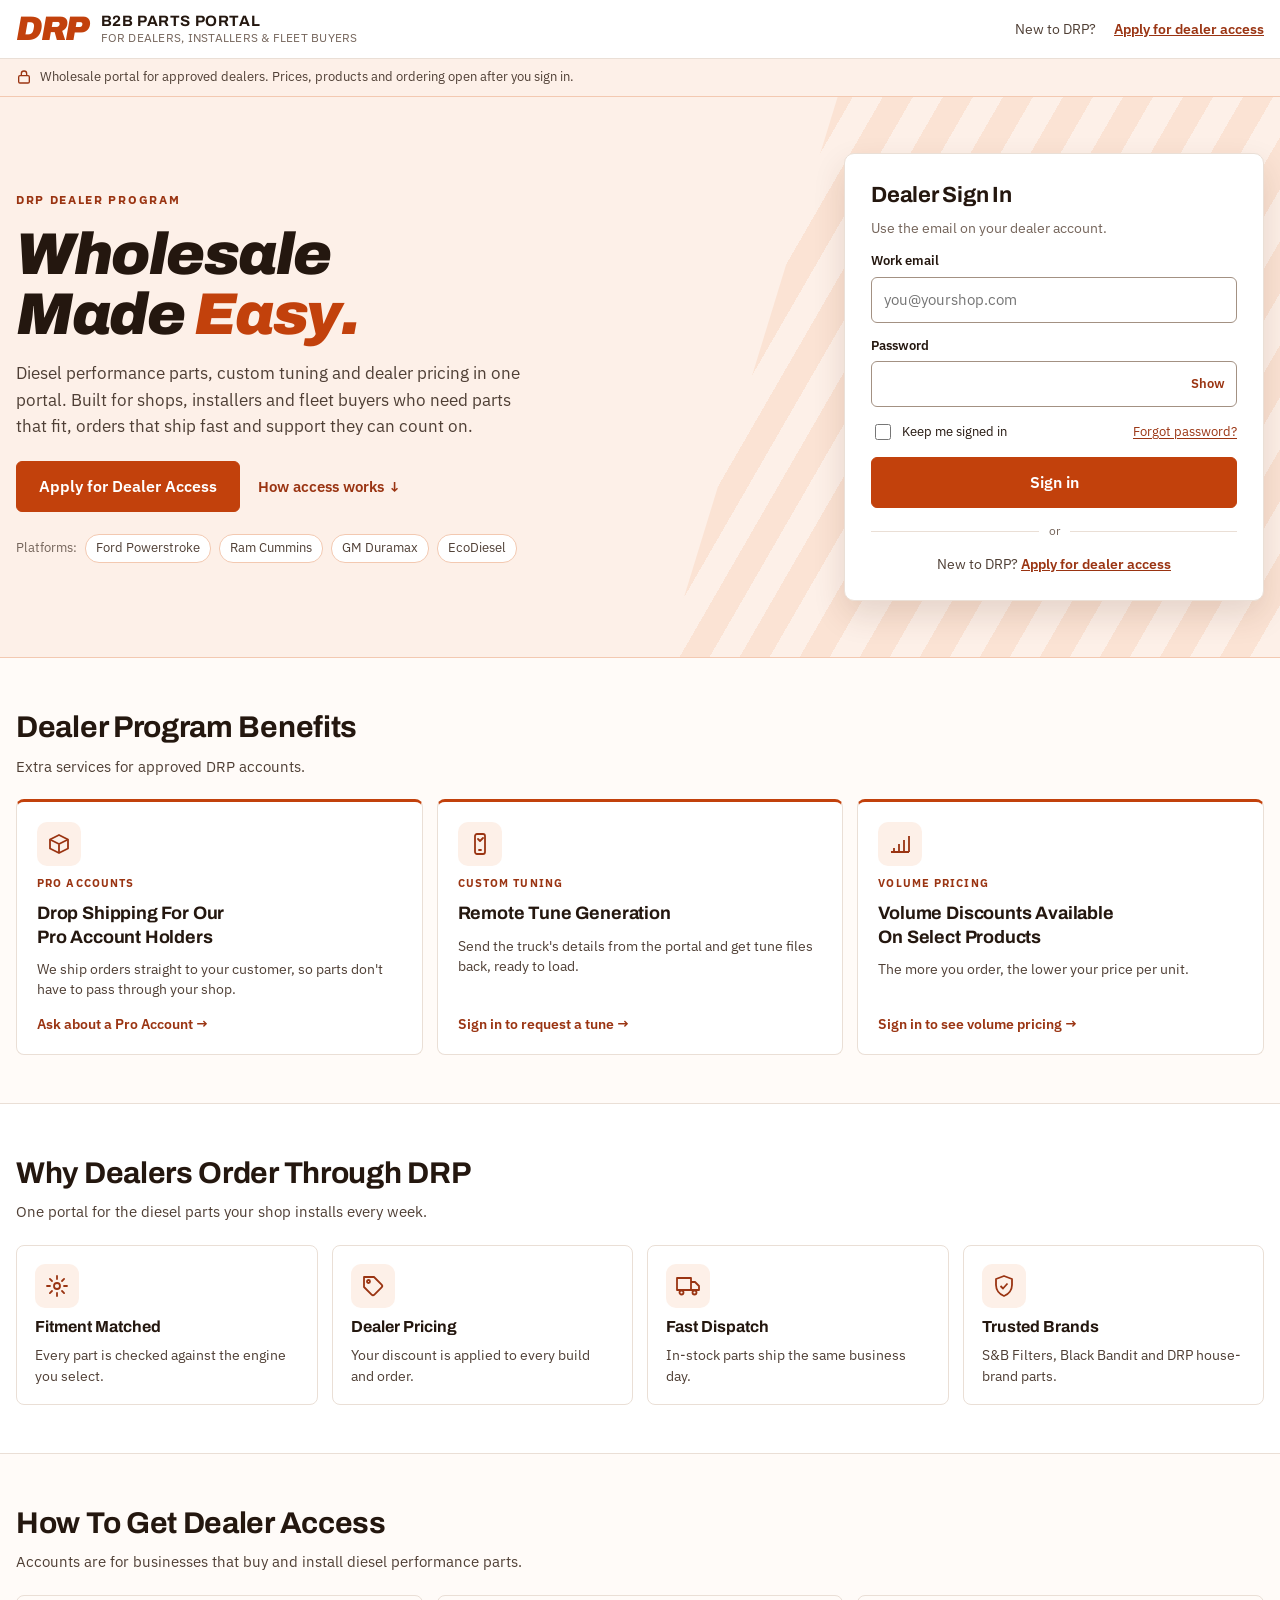
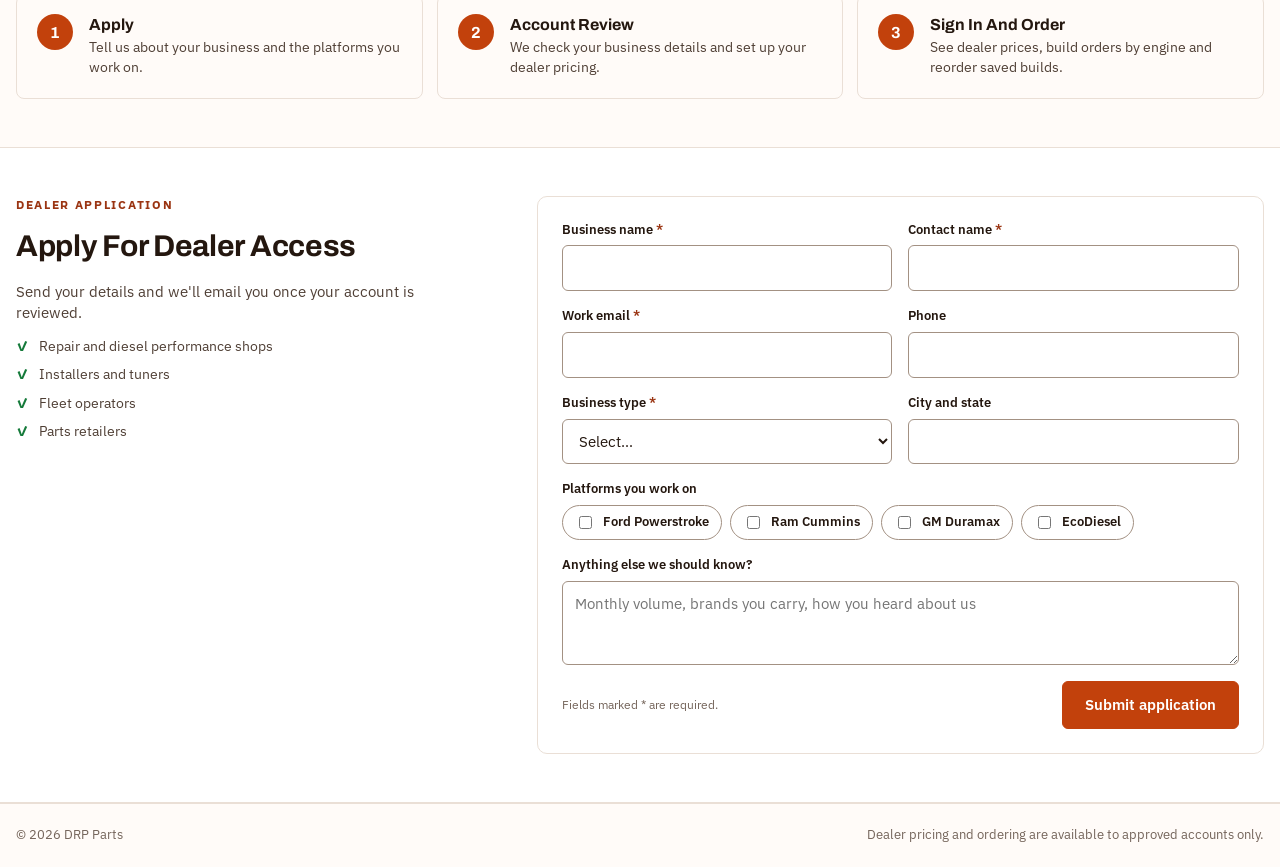
==== commit eb9cd6d9: "Use the DRP logo image in the header On all three pages, 44px tall (36px on phones). If the image ca" ====
--- a/index.html
+++ b/index.html
@@ -137,7 +137,7 @@
 
 <header class="top">
   <div class="wrap">
-    <a class="logo" href="index.html"><b>DRP</b><span><strong>B2B PARTS PORTAL</strong>FOR DEALERS, INSTALLERS &amp; FLEET BUYERS</span></a>
+    <a class="logo" href="index.html"><img class="logo-img" src="https://cdn.shopify.com/s/files/1/0900/4122/1424/files/DRP-logo.png?v=1773425897" alt="DRP B2B Parts Portal" height="44" fetchpriority="high"></a>
     <form class="search" id="topSearch" role="search">
       <input id="q" type="search" placeholder="Search SKU, part number or keyword   ( / )" aria-label="Search parts" role="combobox" aria-autocomplete="list" aria-expanded="false" aria-controls="sugg" autocomplete="off">
       <div class="sugg" id="sugg" role="listbox" aria-label="Matching parts" hidden></div>
--- a/drp.css
+++ b/drp.css
@@ -39,6 +39,8 @@
 .top{background:var(--card);border-bottom:1px solid var(--line)}
 .top .wrap{display:flex;align-items:center;gap:20px;padding-block:12px;flex-wrap:wrap}
 .logo{display:flex;align-items:center;gap:12px;text-decoration:none;color:var(--ink)}
+.logo-img{display:block;height:44px;width:auto;max-width:220px;object-fit:contain}
+/* Text wordmark: shown only if the logo image can't load (drp.js swaps it in) */
 .logo b{font:italic 900 34px/1 var(--f-display);color:var(--brand);letter-spacing:-1.5px}
 .logo span{font-size:12px;line-height:1.3;color:var(--muted);letter-spacing:.02em}
 .logo span strong{display:block;font:700 15px/1.2 var(--f-display);color:var(--ink);letter-spacing:.04em}
@@ -175,7 +177,7 @@
 
 @media (max-width:1000px){.cartbtn .lbl,.who .lbl b{display:none}}
 @media (max-width:640px){.pgrid{grid-template-columns:minmax(0,1fr)}.navpanel .cols2{columns:1}.phone small{display:none}.vgrid2{grid-template-columns:minmax(0,1fr)}.vform{padding:18px}}
-@media (max-width:640px){.logo span{display:none}.ni.acctnav{margin-left:0}}
+@media (max-width:640px){.logo-img{height:36px}.logo span{display:none}.ni.acctnav{margin-left:0}}
 /* Bigger tap targets on touch screens */
 @media (pointer:coarse){.qty button{width:40px;height:40px}.ni{height:46px}.navpanel li button:not(.btn){padding-block:10px}.linkbtn{padding-block:6px}}
 @media (prefers-reduced-motion:reduce){*{transition:none!important;scroll-behavior:auto!important}}
